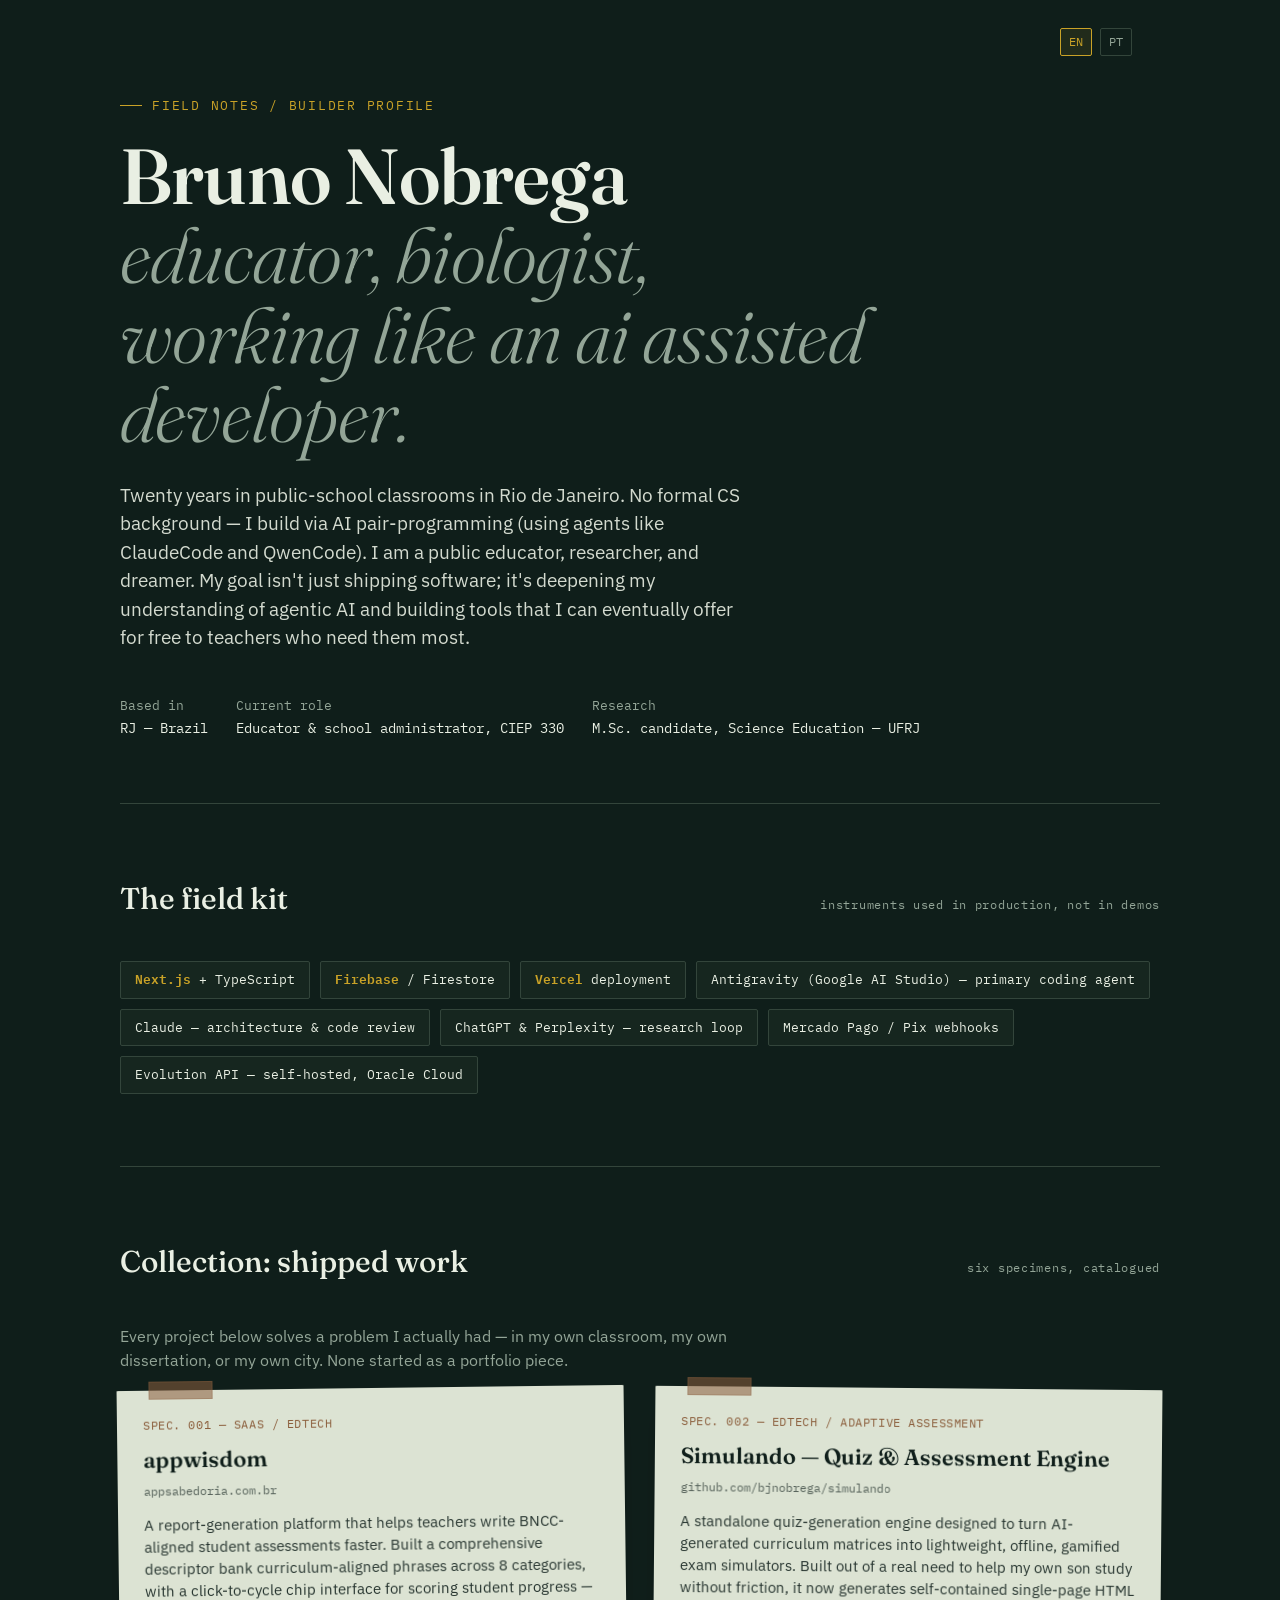
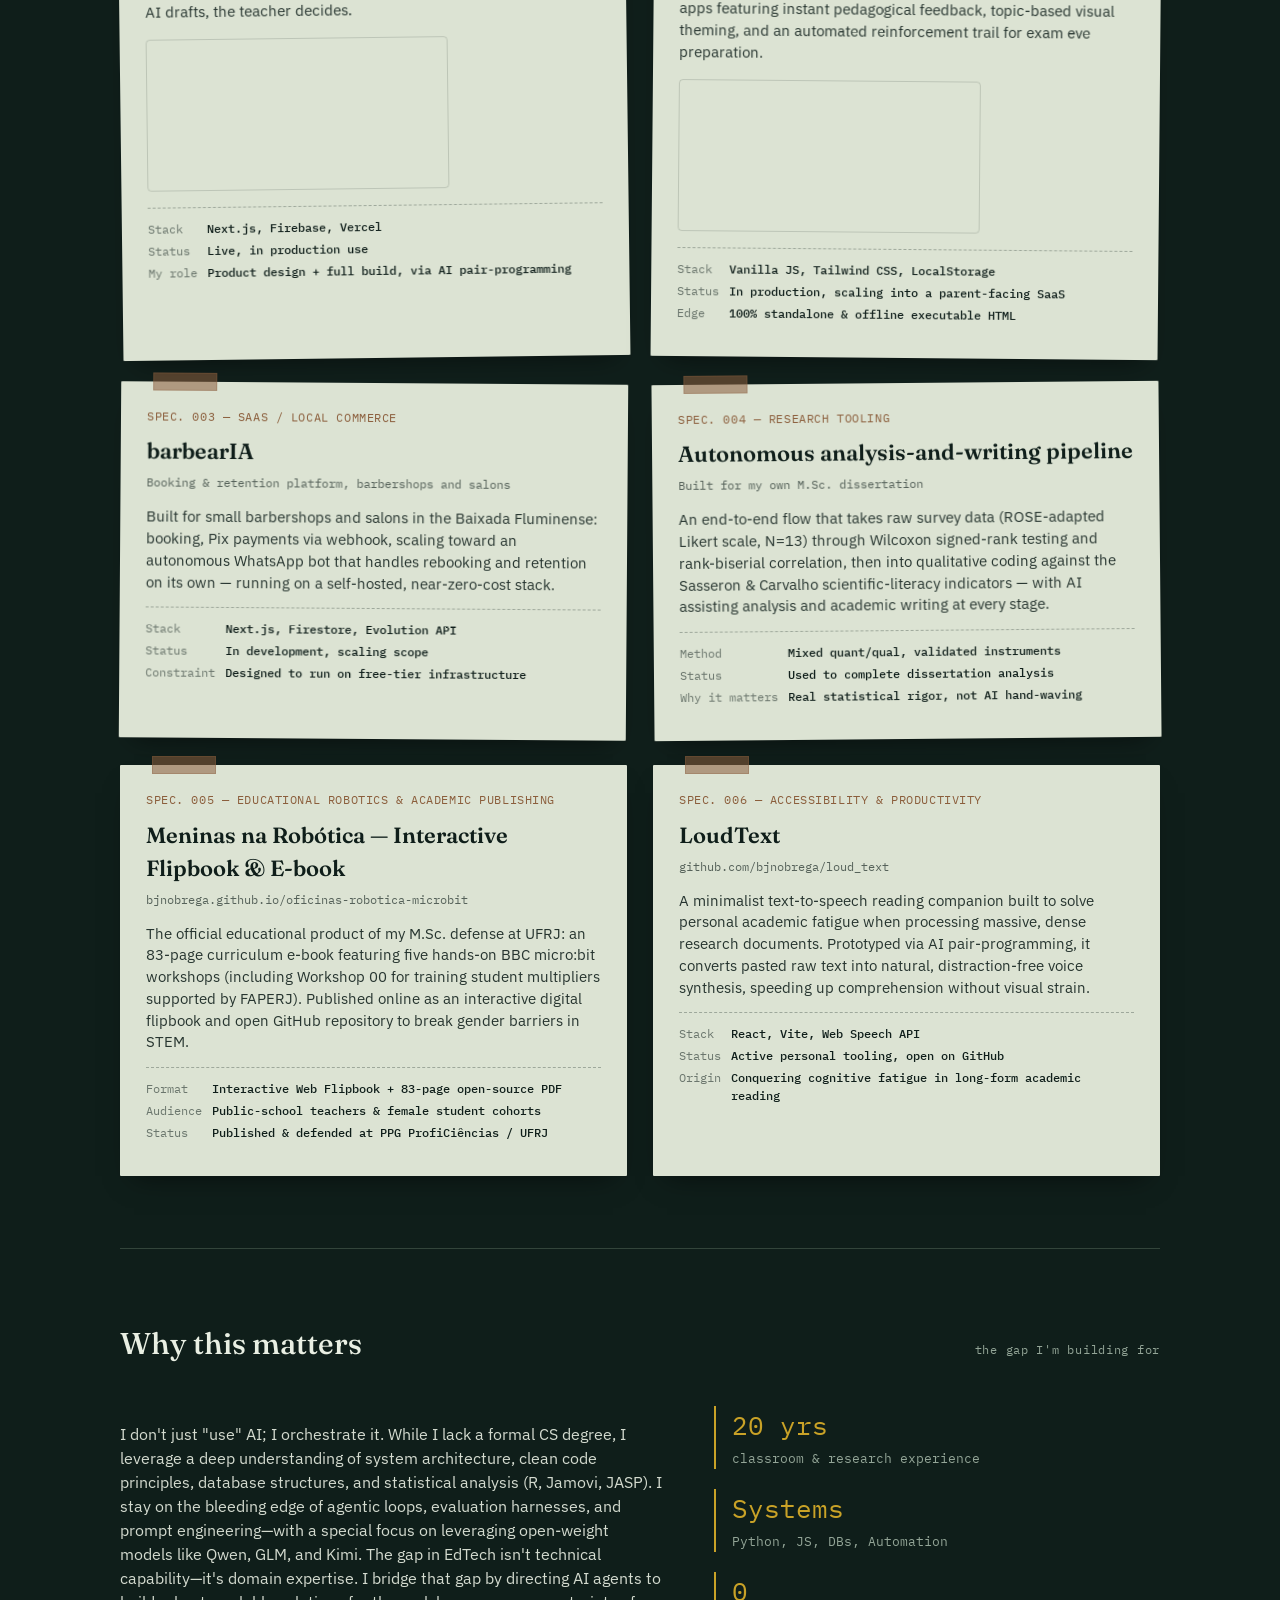
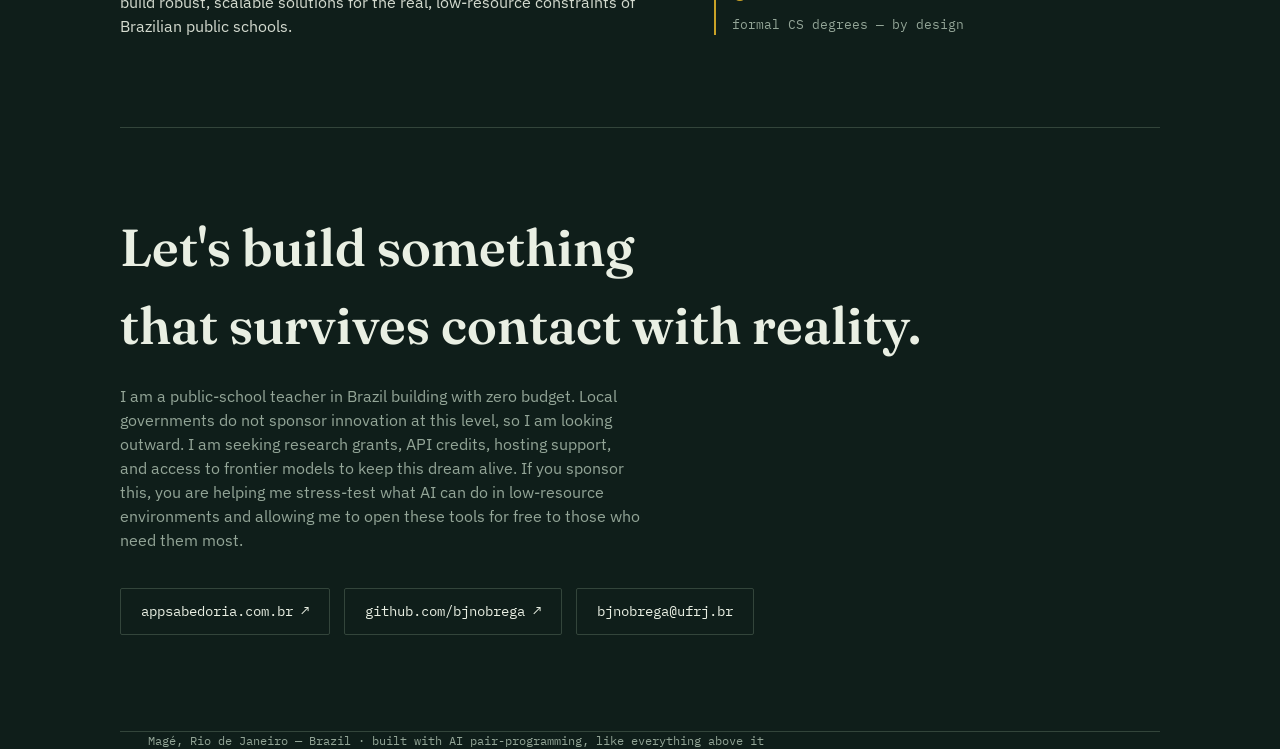
==== index.html @ 2d1525a9 "feat: reorganiza cards com Provinha ao lado do SabedorIA e videos mp4 pt/en" ====
<!DOCTYPE html>
<html lang="en">
<head>
<meta charset="UTF-8">
<meta name="viewport" content="width=device-width, initial-scale=1.0">
<title>Bruno Nobrega — Field Notes on Building with AI</title>

<!-- Meta tags adicionadas conforme item 4 -->
<meta name="description" content="Bruno Nobrega — biologist and public-school educator building AI-assisted EdTech products in Brazil.">
<meta property="og:title" content="Bruno Nobrega — Field Notes on Building with AI">
<meta property="og:description" content="Biologist and public-school educator building AI-assisted EdTech products in Brazil.">
<meta property="og:type" content="website">
<meta name="twitter:card" content="summary">

<!-- Favicon SVG adicionado conforme item 3 -->
<link rel="icon" href="data:image/svg+xml,<svg xmlns=%22http://www.w3.org/2000/svg%22 viewBox=%220 0 100 100%22><rect width=%22100%22 height=%22100%22 fill=%22%230F1E1A%22/><text x=%2250%22 y=%2268%22 font-size=%2260%22 text-anchor=%22middle%22 fill=%22%23C9A227%22>%C2%A7</text></svg>">

<link rel="preconnect" href="https://fonts.googleapis.com">
<link rel="preconnect" href="https://fonts.gstatic.com" crossorigin>
<link href="https://fonts.googleapis.com/css2?family=Fraunces:opsz,wght@9..144,300;9..144,500;9..144,600;9..144,700&family=IBM+Plex+Sans:wght@400;500;600&family=IBM+Plex+Mono:wght@400;500;600&display=swap" rel="stylesheet">

<!-- Link para o CSS extraído -->
<link rel="stylesheet" href="style.css">
</head>
<body>

<header class="hero wrap">
  <div class="lang-toggle">
    <a href="index.html" class="active">EN</a>
    <a href="pt.html">PT</a>
  </div>
  <div class="eyebrow">Field notes / builder profile</div>
  <h1>Bruno Nobrega<br><em>educator, biologist,<br>working like an ai assisted developer.</em></h1>
  <p class="lead">Twenty years in public-school classrooms in Rio de Janeiro. No formal CS background — I build via AI pair-programming (using agents like ClaudeCode and QwenCode). I am a public educator, researcher, and dreamer. My goal isn't just shipping software; it's deepening my understanding of agentic AI and building tools that I can eventually offer for free to teachers who need them most.</p>
  <div class="hero-meta">
    <div>Based in<span>RJ — Brazil</span></div>
    <div>Current role<span>Educator &amp; school administrator, CIEP 330</span></div>
    <div>Research<span>M.Sc. candidate, Science Education — UFRJ</span></div>
  </div>
</header>

<section class="section wrap">
  <div class="section-head">
    <h2>The field kit</h2>
    <span class="tag">instruments used in production, not in demos</span>
  </div>
  <div class="kit-strip">
    <span class="kit-item"><b>Next.js</b> + TypeScript</span>
    <span class="kit-item"><b>Firebase</b> / Firestore</span>
    <span class="kit-item"><b>Vercel</b> deployment</span>
    <span class="kit-item">Antigravity (Google AI Studio) — primary coding agent</span>
    <span class="kit-item">Claude — architecture &amp; code review</span>
    <span class="kit-item">ChatGPT &amp; Perplexity — research loop</span>
    <span class="kit-item">Mercado Pago / Pix webhooks</span>
    <span class="kit-item">Evolution API — self-hosted, Oracle Cloud</span>
  </div>
</section>

<section class="section wrap">
  <div class="section-head">
    <h2>Collection: shipped work</h2>
    <span class="tag">six specimens, catalogued</span>
  </div>
  <p class="intro">Every project below solves a problem I actually had — in my own classroom, my own dissertation, or my own city. None started as a portfolio piece.</p>

  <div class="specimens">
    <article class="specimen">
      <span class="tape"></span>
      <span class="catalog">SPEC. 001 — SAAS / EDTECH</span>
      <h3>appwisdom</h3>
      <div class="role">appsabedoria.com.br</div>
      <p>A report-generation platform that helps teachers write BNCC-aligned student assessments faster. Built a comprehensive descriptor bank curriculum-aligned phrases across 8 categories, with a click-to-cycle chip interface for scoring student progress — AI drafts, the teacher decides.</p>
      <video src="assets/demo_wisdom.mp4" autoplay loop muted playsinline class="specimen-media"></video>
      <dl class="taxonomy">
        <dt>Stack</dt><dd>Next.js, Firebase, Vercel</dd>
        <dt>Status</dt><dd>Live, in production use</dd>
        <dt>My role</dt><dd>Product design + full build, via AI pair-programming</dd>
      </dl>
    </article>

    <article class="specimen">
      <span class="tape"></span>
      <span class="catalog">SPEC. 002 — EDTECH / ADAPTIVE ASSESSMENT</span>
      <h3>Simulando — Quiz &amp; Assessment Engine</h3>
      <div class="role">github.com/bjnobrega/simulando</div>
      <p>A standalone quiz-generation engine designed to turn AI-generated curriculum matrices into lightweight, offline, gamified exam simulators. Built out of a real need to help my own son study without friction, it now generates self-contained single-page HTML apps featuring instant pedagogical feedback, topic-based visual theming, and an automated reinforcement trail for exam eve preparation.</p>
      <video src="assets/demo_quiz.mp4" autoplay loop muted playsinline class="specimen-media"></video>
      <dl class="taxonomy">
        <dt>Stack</dt><dd>Vanilla JS, Tailwind CSS, LocalStorage</dd>
        <dt>Status</dt><dd>In production, scaling into a parent-facing SaaS</dd>
        <dt>Edge</dt><dd>100% standalone &amp; offline executable HTML</dd>
      </dl>
    </article>

    <article class="specimen">
      <span class="tape"></span>
      <span class="catalog">SPEC. 003 — SAAS / LOCAL COMMERCE</span>
      <h3>barbearIA</h3>
      <div class="role">Booking &amp; retention platform, barbershops and salons</div>
      <p>Built for small barbershops and salons in the Baixada Fluminense: booking, Pix payments via webhook, scaling toward an autonomous WhatsApp bot that handles rebooking and retention on its own — running on a self-hosted, near-zero-cost stack.</p>
      <dl class="taxonomy">
        <dt>Stack</dt><dd>Next.js, Firestore, Evolution API</dd>
        <dt>Status</dt><dd>In development, scaling scope</dd>
        <dt>Constraint</dt><dd>Designed to run on free-tier infrastructure</dd>
      </dl>
    </article>

    <article class="specimen">
      <span class="tape"></span>
      <span class="catalog">SPEC. 004 — RESEARCH TOOLING</span>
      <h3>Autonomous analysis-and-writing pipeline</h3>
      <div class="role">Built for my own M.Sc. dissertation</div>
      <p>An end-to-end flow that takes raw survey data (ROSE-adapted Likert scale, N=13) through Wilcoxon signed-rank testing and rank-biserial correlation, then into qualitative coding against the Sasseron &amp; Carvalho scientific-literacy indicators — with AI assisting analysis and academic writing at every stage.</p>
      <dl class="taxonomy">
        <dt>Method</dt><dd>Mixed quant/qual, validated instruments</dd>
        <dt>Status</dt><dd>Used to complete dissertation analysis</dd>
        <dt>Why it matters</dt><dd>Real statistical rigor, not AI hand-waving</dd>
      </dl>
    </article>

    <article class="specimen">
      <span class="tape"></span>
      <span class="catalog">SPEC. 005 — EDUCATIONAL ROBOTICS &amp; ACADEMIC PUBLISHING</span>
      <h3>Meninas na Robótica — Interactive Flipbook &amp; E-book</h3>
      <div class="role">bjnobrega.github.io/oficinas-robotica-microbit</div>
      <p>The official educational product of my M.Sc. defense at UFRJ: an 83-page curriculum e-book featuring five hands-on BBC micro:bit workshops (including Workshop 00 for training student multipliers supported by FAPERJ). Published online as an interactive digital flipbook and open GitHub repository to break gender barriers in STEM.</p>
      <dl class="taxonomy">
        <dt>Format</dt><dd>Interactive Web Flipbook + 83-page open-source PDF</dd>
        <dt>Audience</dt><dd>Public-school teachers &amp; female student cohorts</dd>
        <dt>Status</dt><dd>Published &amp; defended at PPG ProfiCiências / UFRJ</dd>
      </dl>
    </article>

    <article class="specimen">
      <span class="tape"></span>
      <span class="catalog">SPEC. 006 — ACCESSIBILITY &amp; PRODUCTIVITY</span>
      <h3>LoudText</h3>
      <div class="role">github.com/bjnobrega/loud_text</div>
      <p>A minimalist text-to-speech reading companion built to solve personal academic fatigue when processing massive, dense research documents. Prototyped via AI pair-programming, it converts pasted raw text into natural, distraction-free voice synthesis, speeding up comprehension without visual strain.</p>
      <dl class="taxonomy">
        <dt>Stack</dt><dd>React, Vite, Web Speech API</dd>
        <dt>Status</dt><dd>Active personal tooling, open on GitHub</dd>
        <dt>Origin</dt><dd>Conquering cognitive fatigue in long-form academic reading</dd>
      </dl>
    </article>
  </div>
</section>

<section class="section wrap">
  <div class="section-head">
    <h2>Why this matters</h2>
    <span class="tag">the gap I'm building for</span>
  </div>
  <div class="about-grid">
    <p>I don't just "use" AI; I orchestrate it. While I lack a formal CS degree, I leverage a deep understanding of system architecture, clean code principles, database structures, and statistical analysis (R, Jamovi, JASP). I stay on the bleeding edge of agentic loops, evaluation harnesses, and prompt engineering—with a special focus on leveraging open-weight models like Qwen, GLM, and Kimi. The gap in EdTech isn't technical capability—it's domain expertise. I bridge that gap by directing AI agents to build robust, scalable solutions for the real, low-resource constraints of Brazilian public schools.</p>
    <div>
      <div class="stat-block"><span class="num">20 yrs</span><span class="label">classroom &amp; research experience</span></div>
      <div class="stat-block"><span class="num">Systems</span><span class="label">Python, JS, DBs, Automation</span></div>
      <div class="stat-block"><span class="num">0</span><span class="label">formal CS degrees — by design</span></div>
    </div>
  </div>
</section>

<section class="contact wrap">
  <h2>Let's build something<br>that survives contact with reality.</h2>
  <p>I am a public-school teacher in Brazil building with zero budget. Local governments do not sponsor innovation at this level, so I am looking outward. I am seeking research grants, API credits, hosting support, and access to frontier models to keep this dream alive. If you sponsor this, you are helping me stress-test what AI can do in low-resource environments and allowing me to open these tools for free to those who need them most.</p>
  <div class="links">
    <a href="https://appsabedoria.com.br" target="_blank" rel="noopener">appsabedoria.com.br ↗</a>
    <a href="https://github.com/bjnobrega" target="_blank" rel="noopener">github.com/bjnobrega ↗</a>
    <a href="mailto:bjnobrega@ufrj.br">bjnobrega@ufrj.br</a>
  </div>
</section>

<footer class="wrap">
  Magé, Rio de Janeiro — Brazil · built with AI pair-programming, like everything above it
</footer>

</body>
</html>
---- style.css ----
:root{
  --ink:#0F1E1A;
  --ink-soft:#16261F;
  --paper:#DCE3D3;
  --paper-dim:#C7D0BB;
  --text-on-dark:#E9EFE3;
  --text-muted:#93A597;
  --ochre:#C9A227;
  --rust:#8B5E3C;
  --line:#33453B;
}
*{box-sizing:border-box;}
html{scroll-behavior:smooth;}
@media (prefers-reduced-motion: reduce){
  html{scroll-behavior:auto;}
  *{animation-duration:0.01ms !important; animation-iteration-count:1 !important; transition-duration:0.01ms !important;}
}
body{
  margin:0;
  background:var(--ink);
  color:var(--text-on-dark);
  font-family:'IBM Plex Sans', sans-serif;
  line-height:1.5;
  -webkit-font-smoothing:antialiased;
}
a{color:inherit;}
::selection{background:var(--ochre); color:var(--ink);}

.wrap{max-width:1040px; margin:0 auto; padding:0 28px;}

/* ---------- HERO ---------- */
header.hero{
  padding:96px 0 64px;
  border-bottom:1px solid var(--line);
  position:relative;
  overflow:hidden;
}
.eyebrow{
  font-family:'IBM Plex Mono', monospace;
  font-size:12.5px;
  letter-spacing:0.14em;
  text-transform:uppercase;
  color:var(--ochre);
  margin-bottom:22px;
  display:flex;
  align-items:center;
  gap:10px;
}
.eyebrow::before{
  content:"";
  width:22px; height:1px;
  background:var(--ochre);
  display:inline-block;
}
h1{
  font-family:'Fraunces', serif;
  font-weight:600;
  font-size:clamp(40px, 7vw, 78px);
  line-height:1.02;
  margin:0 0 26px;
  letter-spacing:-0.01em;
}
h1 em{
  font-style:italic;
  font-weight:300;
  color:var(--text-muted);
}
.hero p.lead{
  font-size:19px;
  max-width:620px;
  color:var(--text-on-dark);
  opacity:0.9;
}
.hero-meta{
  display:flex;
  flex-wrap:wrap;
  gap:28px;
  margin-top:44px;
  font-family:'IBM Plex Mono', monospace;
  font-size:13px;
  color:var(--text-muted);
}
.hero-meta div span{display:block; color:var(--text-on-dark); font-size:14px; margin-top:3px;}

/* ---------- SECTION LABELS ---------- */
.section{padding:72px 0; border-bottom:1px solid var(--line);}
.section:last-of-type{border-bottom:none;}
.section-head{
  display:flex;
  align-items:baseline;
  justify-content:space-between;
  margin-bottom:40px;
  gap:16px;
  flex-wrap:wrap;
}
.section-head h2{
  font-family:'Fraunces', serif;
  font-weight:500;
  font-size:30px;
  margin:0;
}
.section-head .tag{
  font-family:'IBM Plex Mono', monospace;
  font-size:12px;
  color:var(--text-muted);
  letter-spacing:0.06em;
}
.section p.intro{max-width:620px; color:var(--text-muted); font-size:16px;}

/* ---------- FIELD KIT (tools strip) ---------- */
.kit-strip{
  display:flex;
  flex-wrap:wrap;
  gap:10px;
}
.kit-item{
  font-family:'IBM Plex Mono', monospace;
  font-size:13px;
  border:1px solid var(--line);
  padding:8px 14px;
  border-radius:2px;
  color:var(--text-on-dark);
  background:var(--ink-soft);
}
.kit-item b{color:var(--ochre); font-weight:600;}

/* ---------- SPECIMEN GRID (signature element) ---------- */
.specimens{
  display:grid;
  grid-template-columns:repeat(2, 1fr);
  gap:26px;
}
@media (max-width:720px){ .specimens{grid-template-columns:1fr;} }

.specimen{
  background:var(--paper);
  color:var(--ink);
  border-radius:1px;
  padding:26px 26px 22px;
  position:relative;
  transform:rotate(var(--tilt, -0.6deg));
  box-shadow:0 14px 26px -14px rgba(0,0,0,0.55);
  opacity:0;
  transform-origin:center;
  animation:mount 0.6s ease forwards;
}
.specimen:nth-child(1){--tilt:-0.7deg; animation-delay:0.02s;}
.specimen:nth-child(2){--tilt:0.5deg; animation-delay:0.10s;}
.specimen:nth-child(3){--tilt:0.4deg; animation-delay:0.18s;}
.specimen:nth-child(4){--tilt:-0.5deg; animation-delay:0.26s;}
@keyframes mount{
  from{opacity:0; transform:translateY(10px) rotate(var(--tilt));}
  to{opacity:1; transform:translateY(0) rotate(var(--tilt));}
}
.specimen:hover{transform:rotate(0deg); transition:transform 0.35s ease;}

.specimen .tape{
  position:absolute;
  top:-9px; left:32px;
  width:64px; height:18px;
  background:rgba(139,94,60,0.55);
  border:1px solid rgba(139,94,60,0.3);
}
.catalog{
  font-family:'IBM Plex Mono', monospace;
  font-size:11.5px;
  letter-spacing:0.05em;
  color:var(--rust);
  margin-bottom:10px;
  display:block;
}
.specimen h3{
  font-family:'Fraunces', serif;
  font-weight:600;
  font-size:22px;
  margin:0 0 6px;
}
.specimen .role{
  font-family:'IBM Plex Mono', monospace;
  font-size:12px;
  color:var(--ink);
  opacity:0.65;
  margin-bottom:14px;
}
.specimen p{font-size:14.5px; margin:0 0 14px; opacity:0.88;}
.taxonomy{
  display:grid;
  grid-template-columns:auto 1fr;
  gap:4px 10px;
  font-family:'IBM Plex Mono', monospace;
  font-size:12px;
  border-top:1px dashed rgba(15,30,26,0.3);
  padding-top:12px;
}
.taxonomy dt{opacity:0.55;}
.taxonomy dd{margin:0; font-weight:500;}

/* ---------- ABOUT ---------- */
.about-grid{
  display:grid;
  grid-template-columns:1.1fr 0.9fr;
  gap:48px;
}
@media (max-width:720px){ .about-grid{grid-template-columns:1fr;} }
.about-grid p{color:var(--text-on-dark); opacity:0.9; font-size:16px;}
.stat-block{
  font-family:'IBM Plex Mono', monospace;
  border-left:2px solid var(--ochre);
  padding-left:16px;
  margin-bottom:20px;
}
.stat-block .num{font-size:26px; color:var(--ochre); display:block;}
.stat-block .label{font-size:12.5px; color:var(--text-muted);}

/* ---------- CONTACT ---------- */
.contact{padding:80px 0 96px;}
.contact h2{
  font-family:'Fraunces', serif;
  font-weight:600;
  font-size:clamp(32px, 5vw, 52px);
  margin:0 0 20px;
}
.contact p{color:var(--text-muted); max-width:520px; margin-bottom:36px;}
.links{display:flex; flex-wrap:wrap; gap:14px;}
.links a{
  font-family:'IBM Plex Mono', monospace;
  font-size:14px;
  border:1px solid var(--line);
  padding:12px 20px;
  border-radius:2px;
  text-decoration:none;
  display:inline-flex;
  align-items:center;
  gap:8px;
  transition:border-color 0.2s ease, color 0.2s ease;
}
.links a:hover, .links a:focus-visible{
  border-color:var(--ochre);
  color:var(--ochre);
}
a:focus-visible, button:focus-visible{outline:2px solid var(--ochre); outline-offset:3px;}

/* ---------- MEDIA & I18N ---------- */
.lang-toggle{
  position:absolute;
  top:28px;
  right:28px;
  display:flex;
  gap:8px;
  font-family:'IBM Plex Mono', monospace;
  font-size:12px;
}
.lang-toggle a{
  text-decoration:none;
  padding:4px 8px;
  border:1px solid var(--line);
  color:var(--text-muted);
  border-radius:2px;
  transition:all 0.2s ease;
}
.lang-toggle a.active{
  border-color:var(--ochre);
  color:var(--ochre);
  background:rgba(201, 162, 39, 0.1);
}
.lang-toggle a:hover:not(.active){
  border-color:var(--text-on-dark);
  color:var(--text-on-dark);
}
.specimen-media{
  max-width:100%;
  height:auto;
  border-radius:4px;
  border:1px solid rgba(15,30,26,0.15);
  margin:16px 0 16px;
  display:block;
}

footer{
  padding:28px 0;
  font-family:'IBM Plex Mono', monospace;
  font-size:11.5px;
  color:var(--text-muted);
  border-top:1px solid var(--line);
}
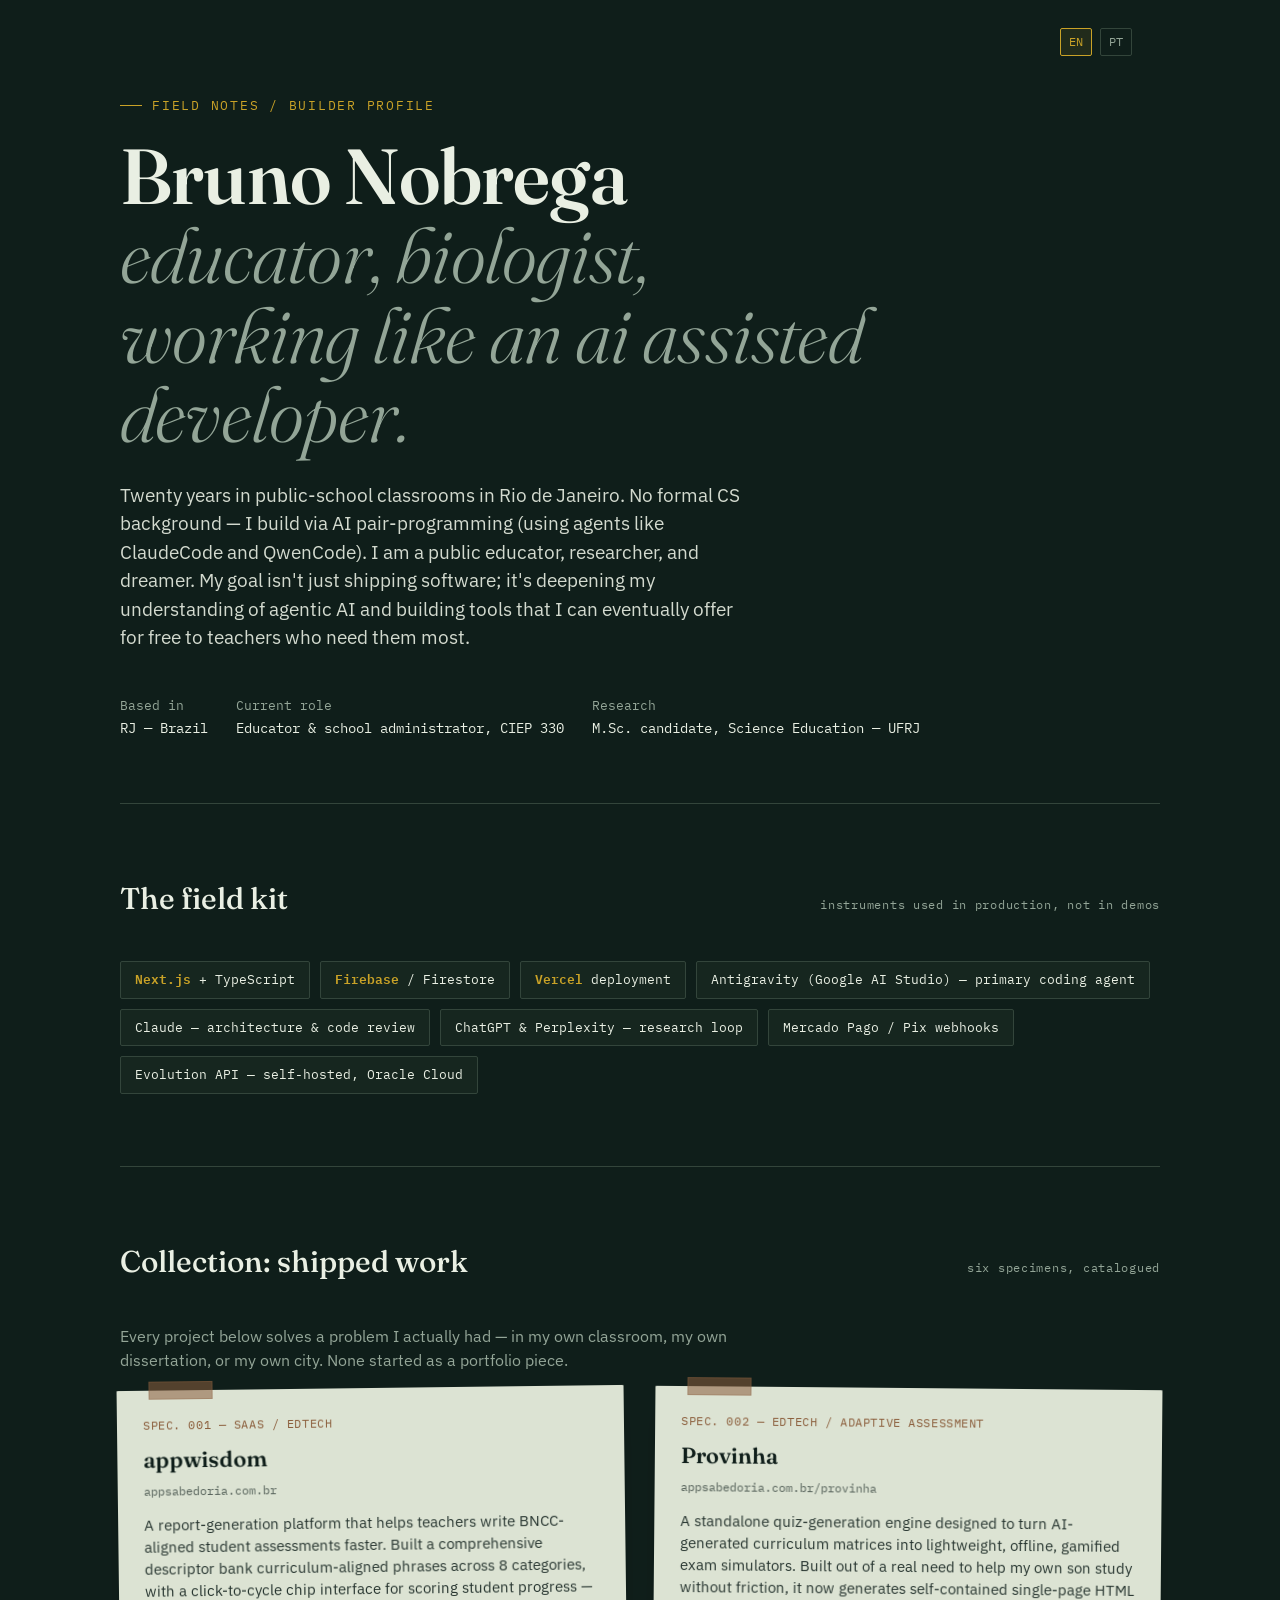
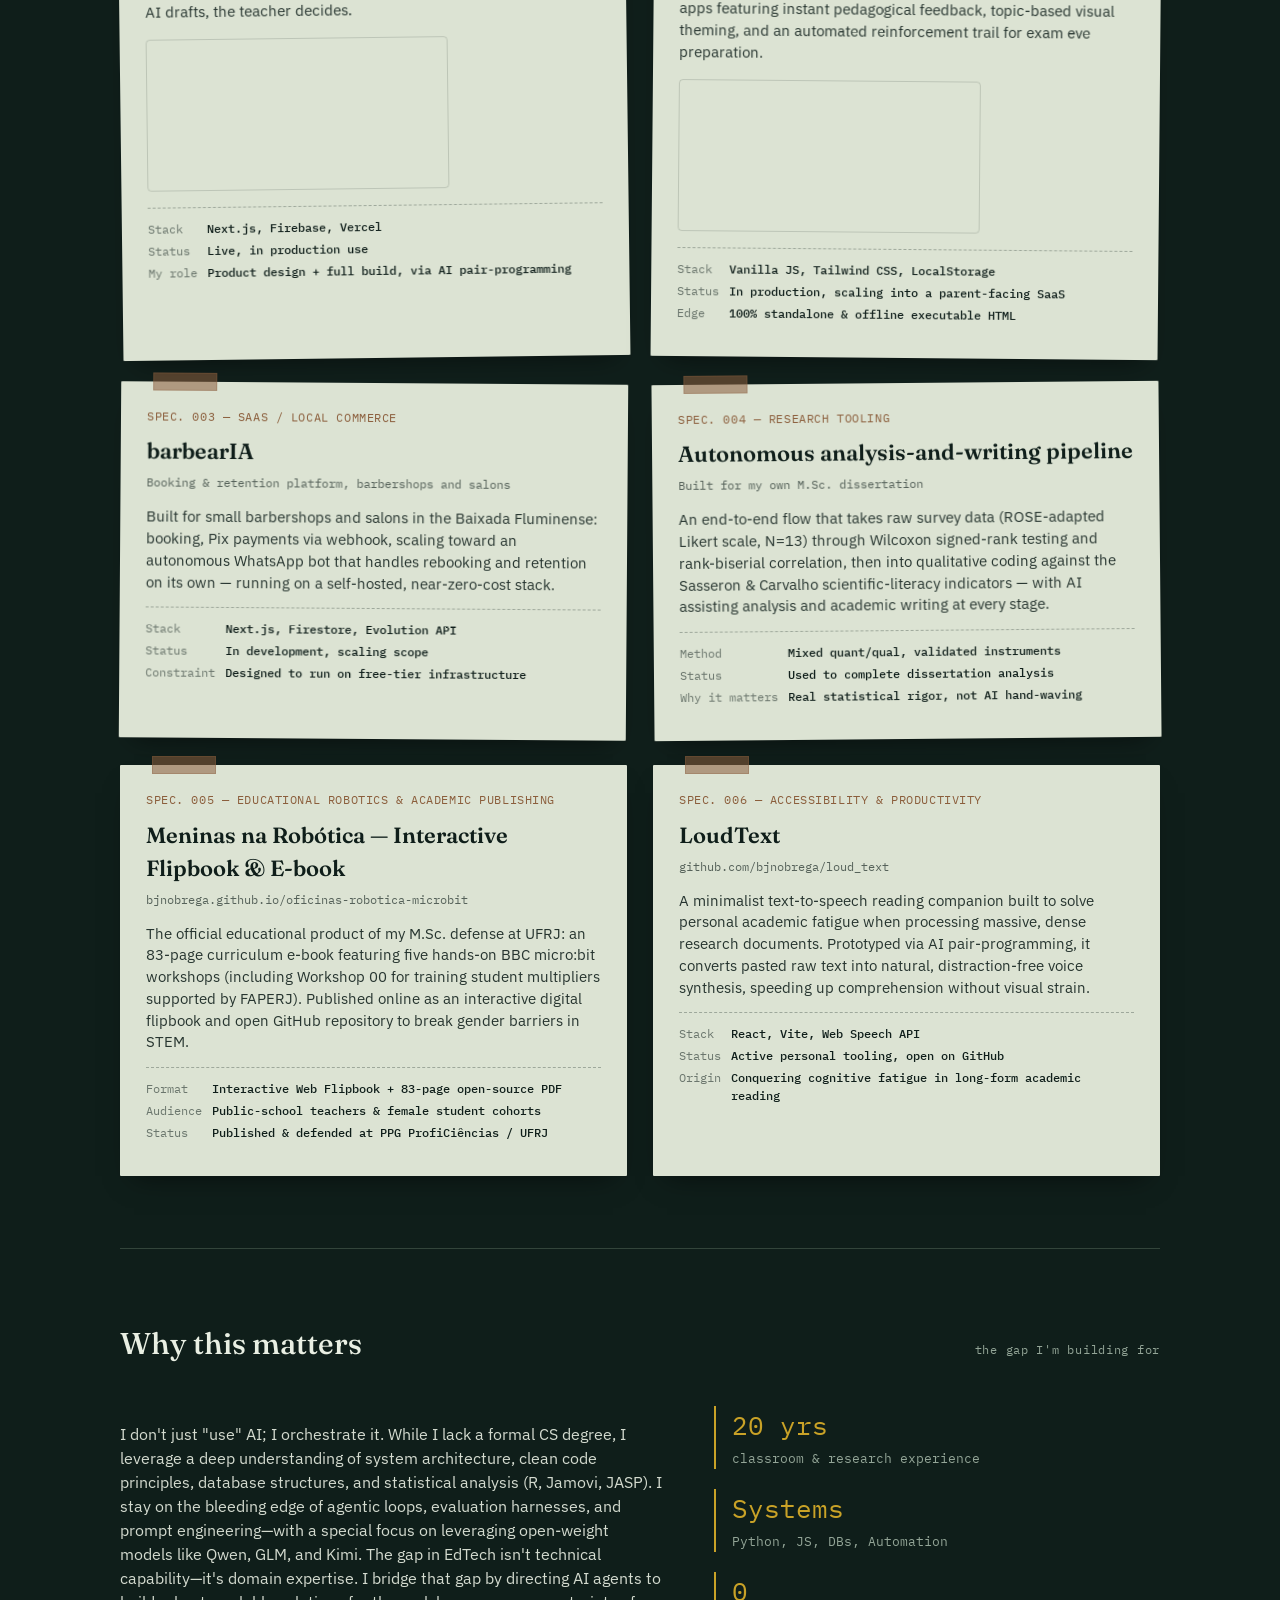
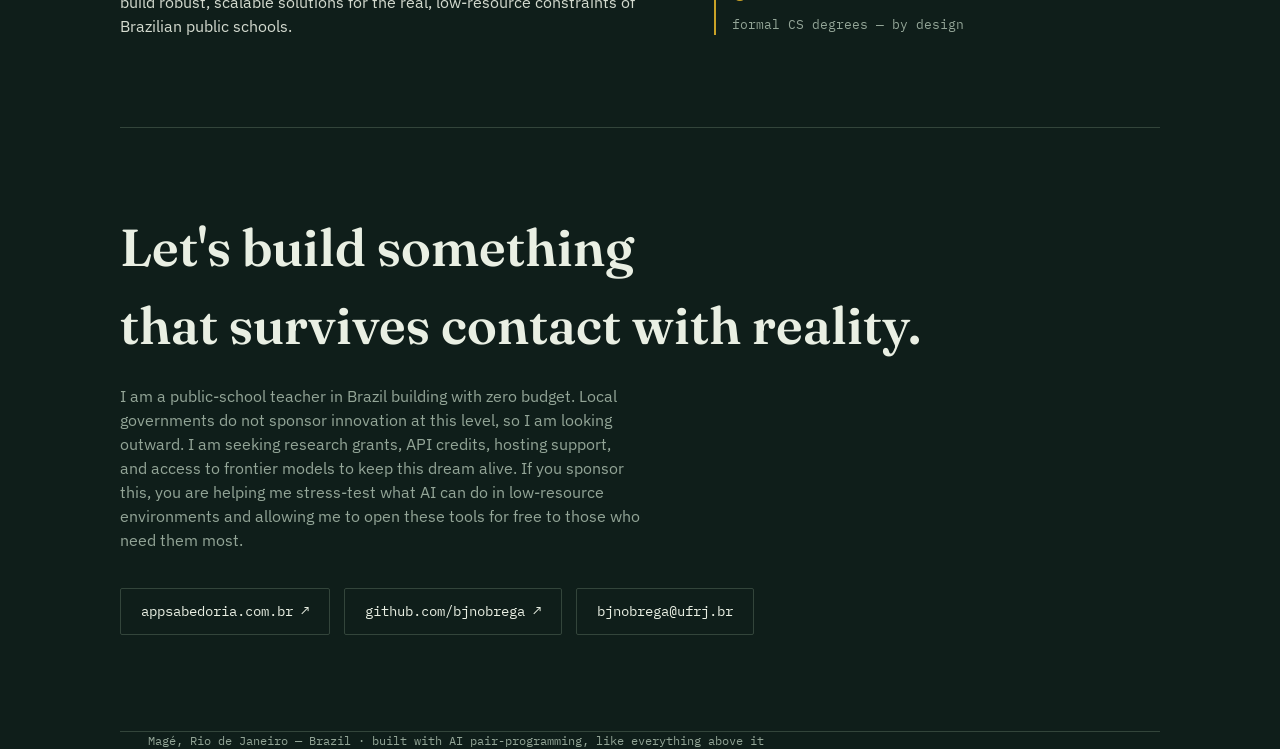
==== commit d30d5017: "chore: renomeia Simulando para Provinha e atualiza link para appsabedoria.com.br/provinha" ====
--- a/index.html
+++ b/index.html
@@ -81,8 +81,8 @@
     <article class="specimen">
       <span class="tape"></span>
       <span class="catalog">SPEC. 002 — EDTECH / ADAPTIVE ASSESSMENT</span>
-      <h3>Simulando — Quiz &amp; Assessment Engine</h3>
-      <div class="role">github.com/bjnobrega/simulando</div>
+      <h3>Provinha</h3>
+      <div class="role">appsabedoria.com.br/provinha</div>
       <p>A standalone quiz-generation engine designed to turn AI-generated curriculum matrices into lightweight, offline, gamified exam simulators. Built out of a real need to help my own son study without friction, it now generates self-contained single-page HTML apps featuring instant pedagogical feedback, topic-based visual theming, and an automated reinforcement trail for exam eve preparation.</p>
       <video src="assets/demo_quiz.mp4" autoplay loop muted playsinline class="specimen-media"></video>
       <dl class="taxonomy">
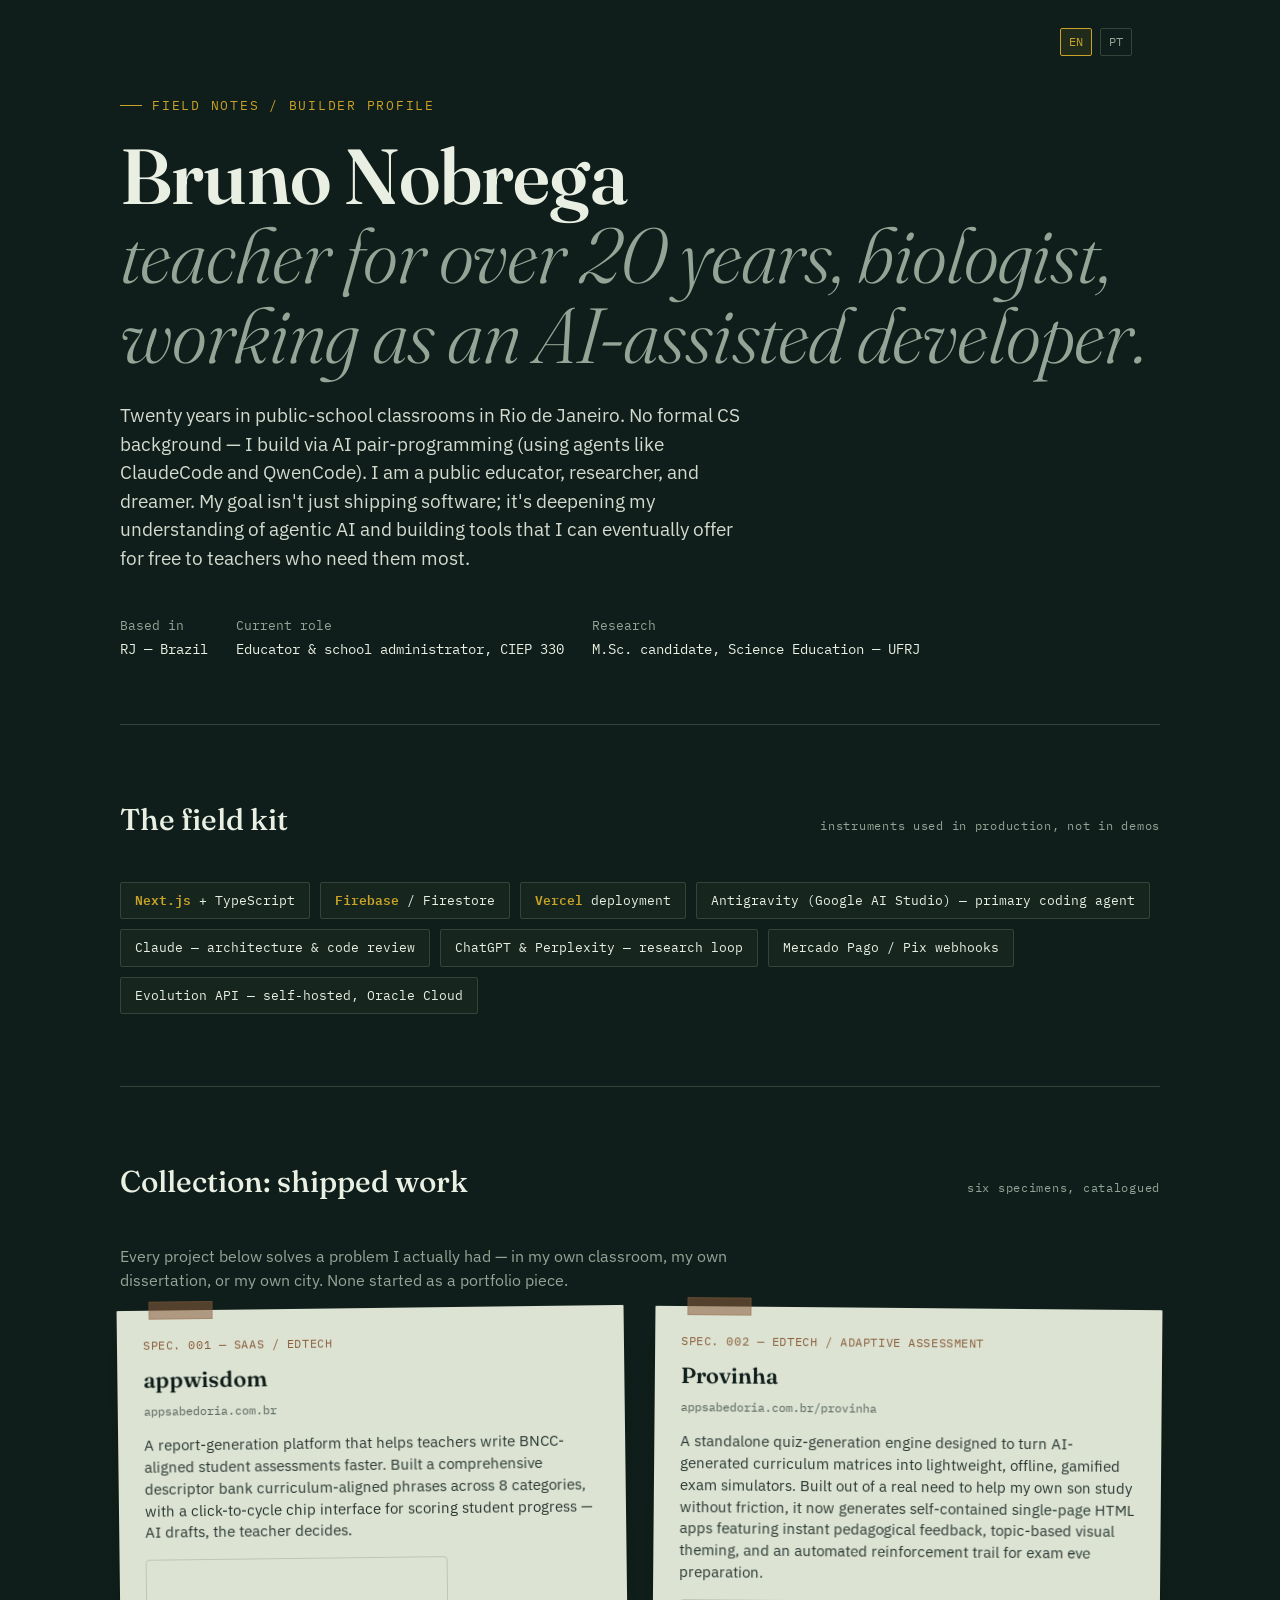
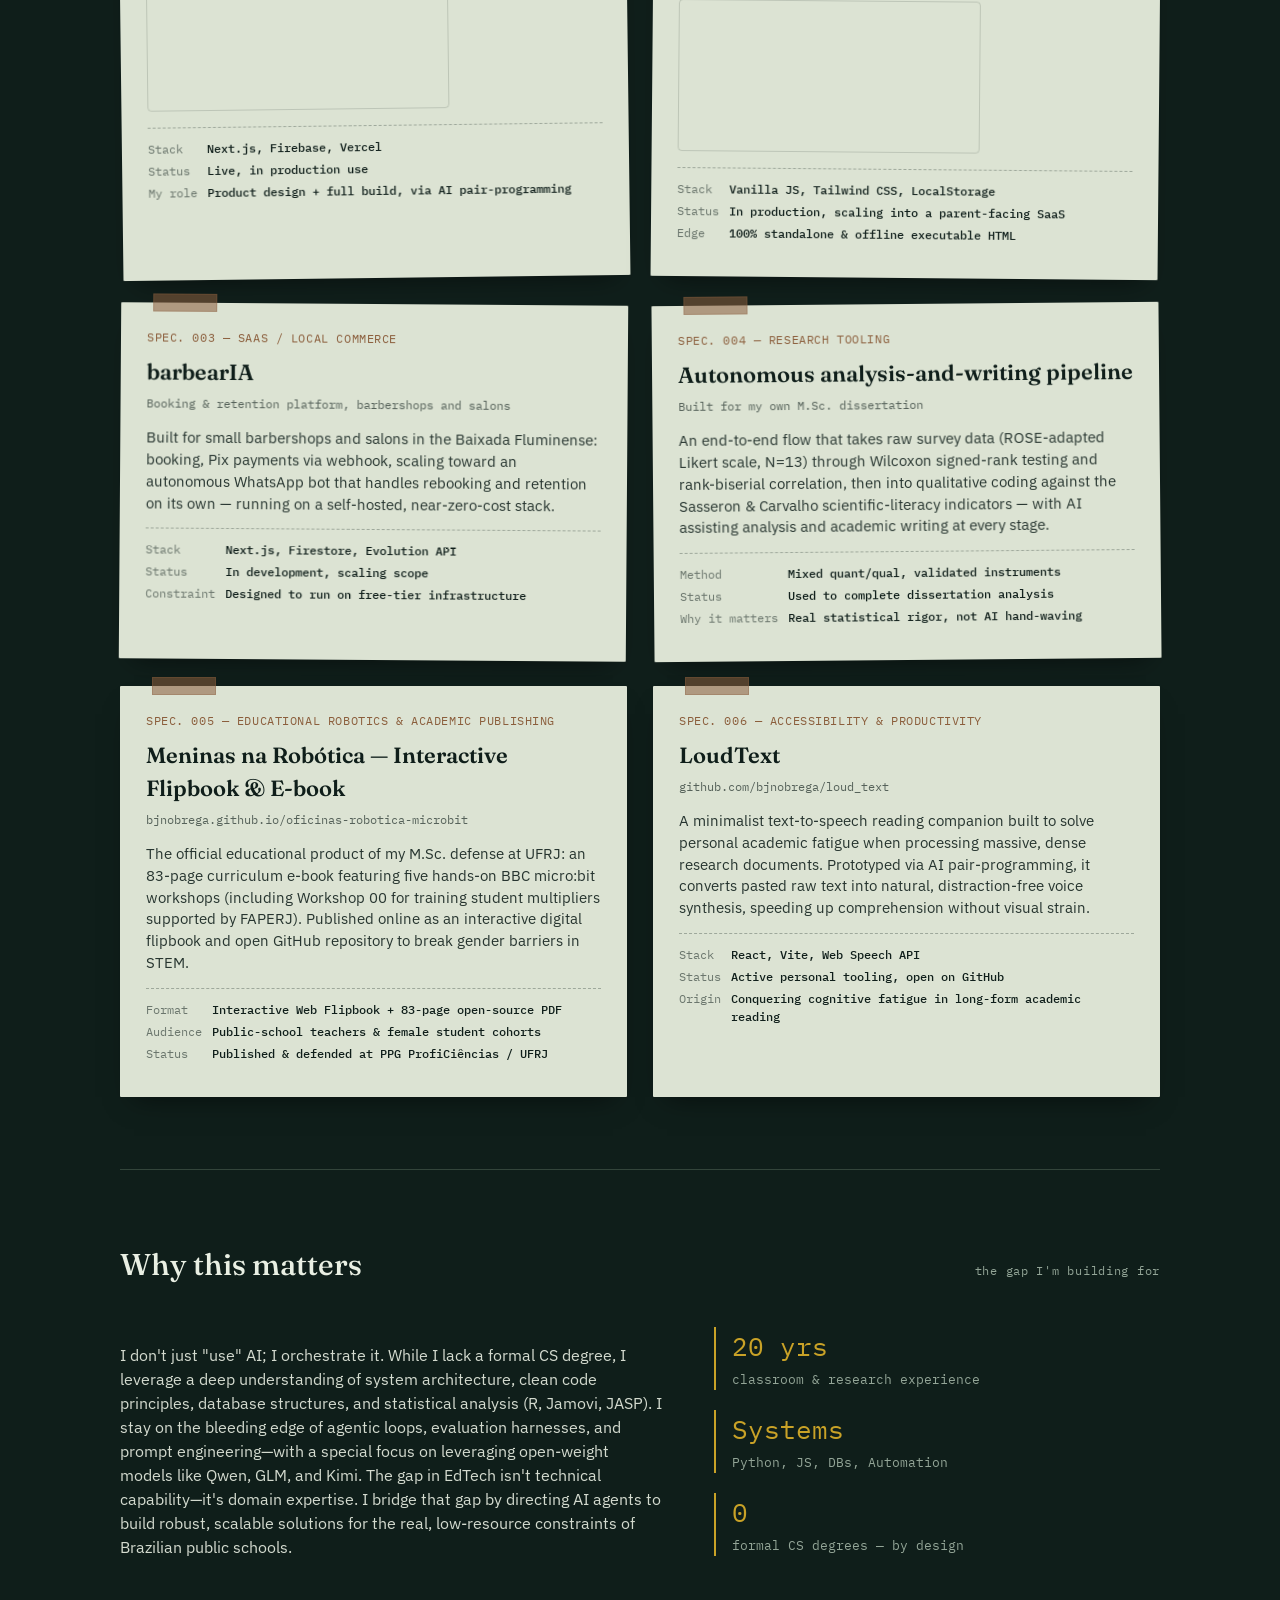
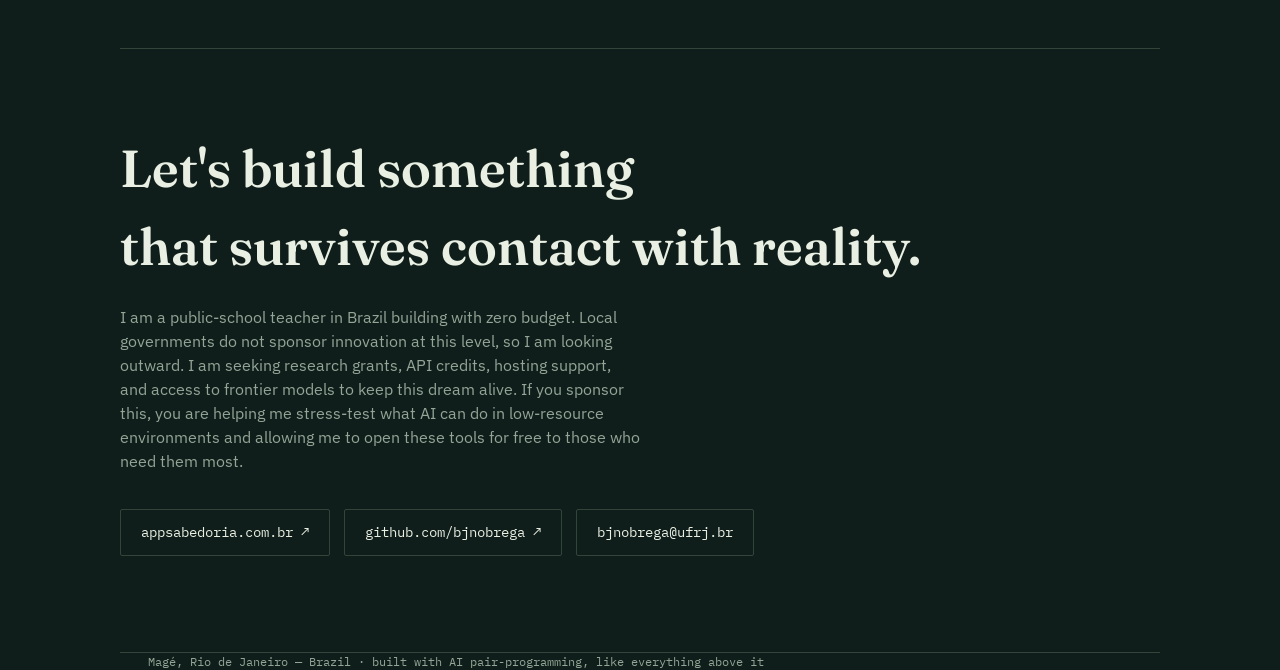
==== commit 3fe13b9e: "copy: ajusta h1 destacando professor ha 20 anos e desenvolvedor assistido por IA" ====
--- a/index.html
+++ b/index.html
@@ -30,7 +30,7 @@
     <a href="pt.html">PT</a>
   </div>
   <div class="eyebrow">Field notes / builder profile</div>
-  <h1>Bruno Nobrega<br><em>educator, biologist,<br>working like an ai assisted developer.</em></h1>
+  <h1>Bruno Nobrega<br><em>teacher for over 20 years, biologist,<br>working as an AI-assisted developer.</em></h1>
   <p class="lead">Twenty years in public-school classrooms in Rio de Janeiro. No formal CS background — I build via AI pair-programming (using agents like ClaudeCode and QwenCode). I am a public educator, researcher, and dreamer. My goal isn't just shipping software; it's deepening my understanding of agentic AI and building tools that I can eventually offer for free to teachers who need them most.</p>
   <div class="hero-meta">
     <div>Based in<span>RJ — Brazil</span></div>
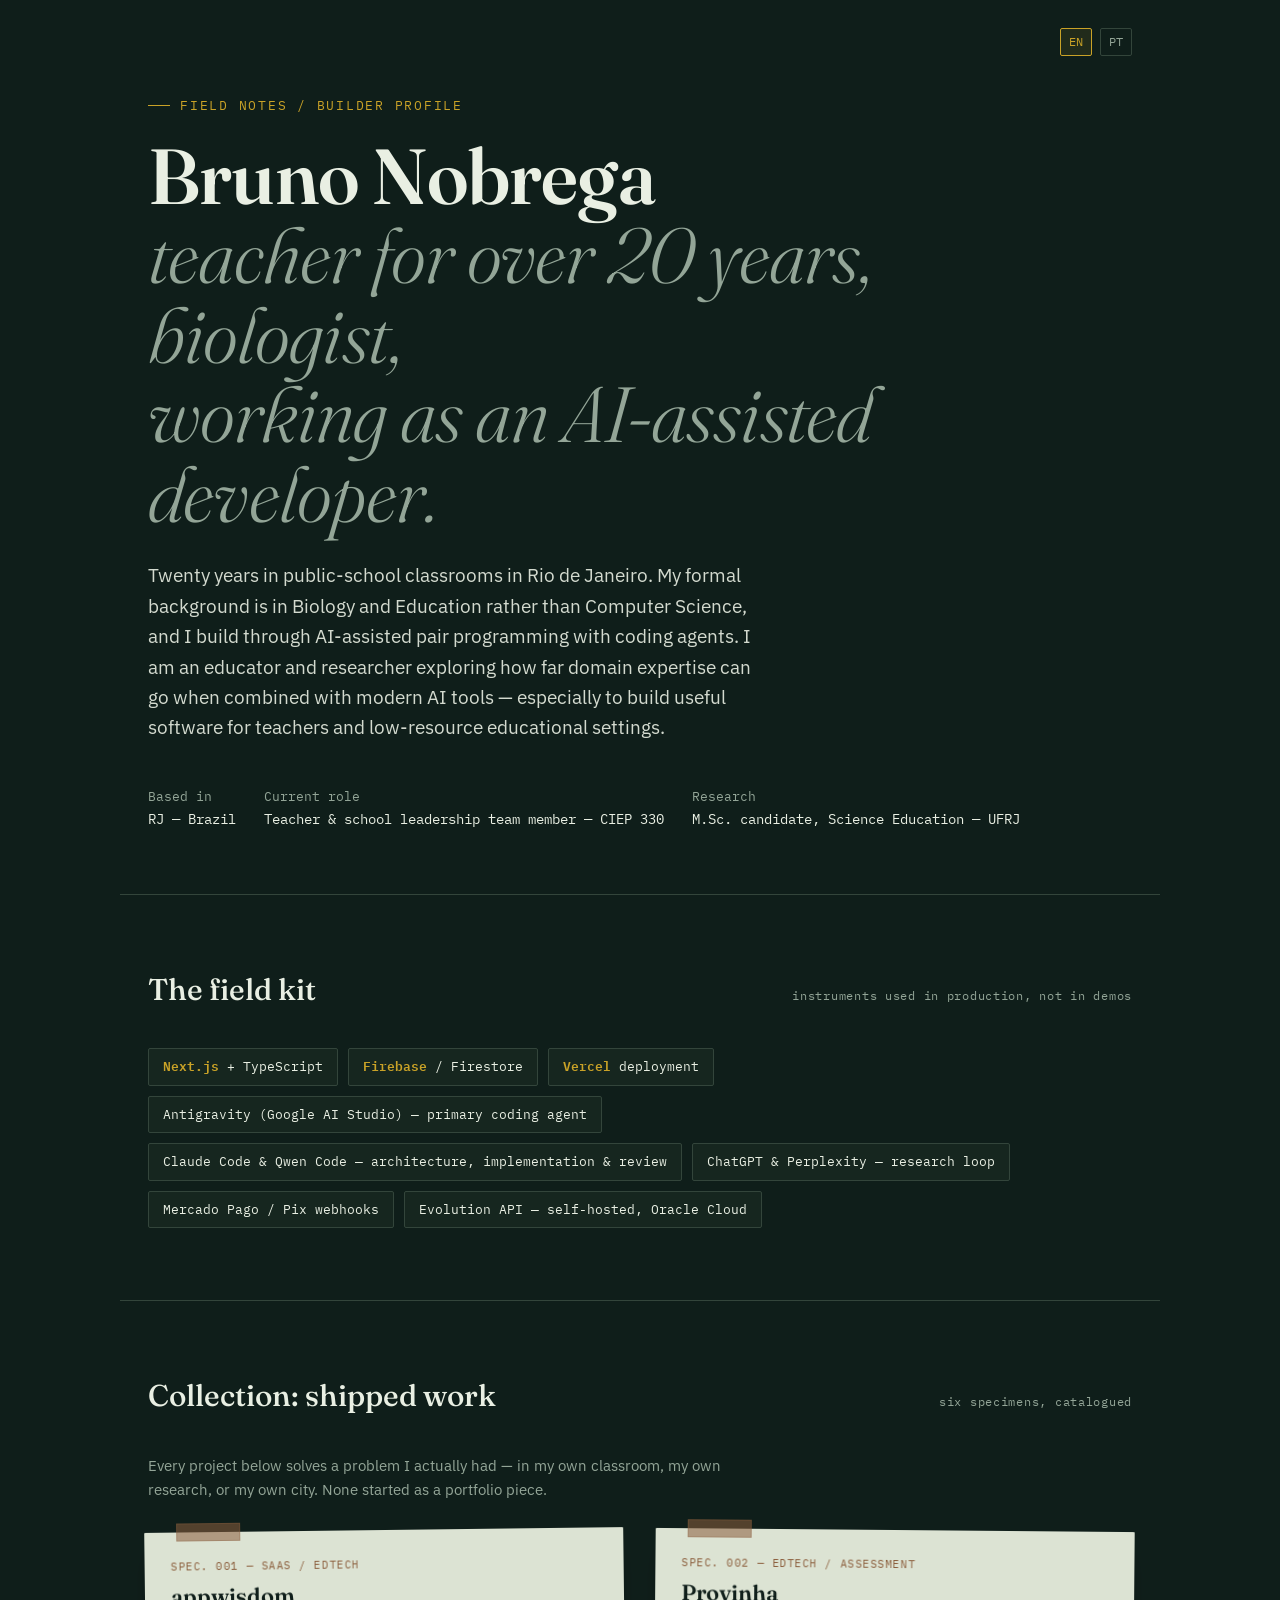
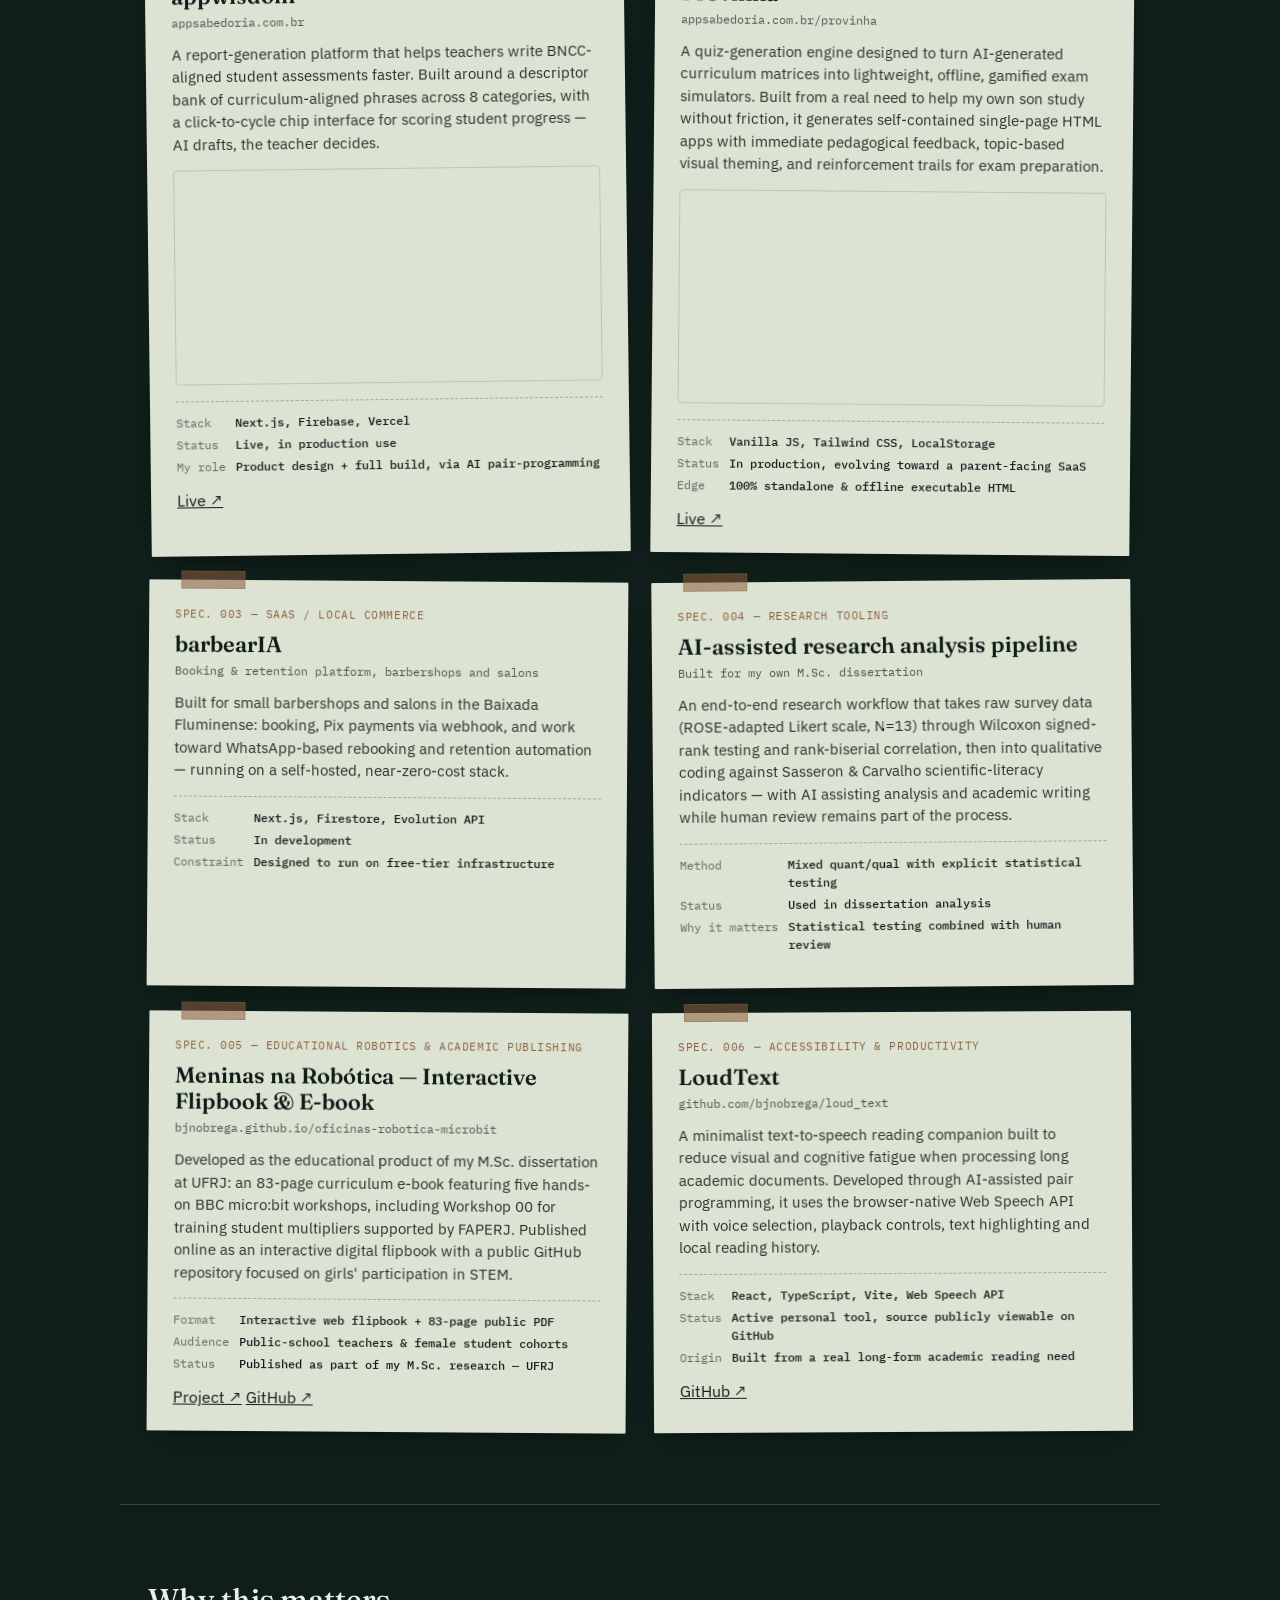
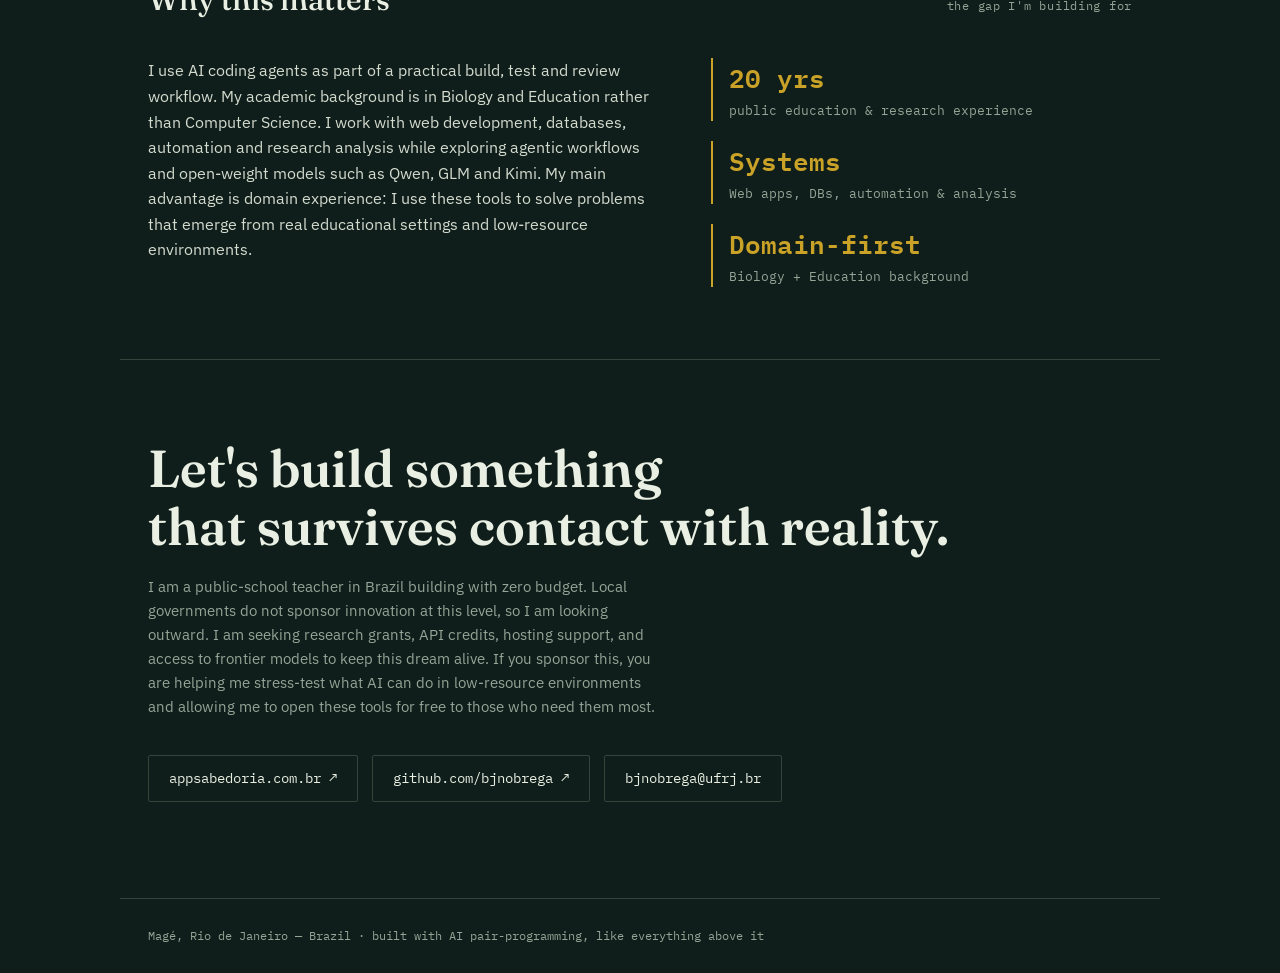
==== commit 695996d3: "fix: align portfolio claims and add project links" ====
--- a/index.html
+++ b/index.html
@@ -5,21 +5,17 @@
 <meta name="viewport" content="width=device-width, initial-scale=1.0">
 <title>Bruno Nobrega — Field Notes on Building with AI</title>
 
-<!-- Meta tags adicionadas conforme item 4 -->
 <meta name="description" content="Bruno Nobrega — biologist and public-school educator building AI-assisted EdTech products in Brazil.">
 <meta property="og:title" content="Bruno Nobrega — Field Notes on Building with AI">
 <meta property="og:description" content="Biologist and public-school educator building AI-assisted EdTech products in Brazil.">
 <meta property="og:type" content="website">
 <meta name="twitter:card" content="summary">
 
-<!-- Favicon SVG adicionado conforme item 3 -->
 <link rel="icon" href="data:image/svg+xml,<svg xmlns=%22http://www.w3.org/2000/svg%22 viewBox=%220 0 100 100%22><rect width=%22100%22 height=%22100%22 fill=%22%230F1E1A%22/><text x=%2250%22 y=%2268%22 font-size=%2260%22 text-anchor=%22middle%22 fill=%22%23C9A227%22>%C2%A7</text></svg>">
 
 <link rel="preconnect" href="https://fonts.googleapis.com">
 <link rel="preconnect" href="https://fonts.gstatic.com" crossorigin>
 <link href="https://fonts.googleapis.com/css2?family=Fraunces:opsz,wght@9..144,300;9..144,500;9..144,600;9..144,700&family=IBM+Plex+Sans:wght@400;500;600&family=IBM+Plex+Mono:wght@400;500;600&display=swap" rel="stylesheet">
-
-<!-- Link para o CSS extraído -->
 <link rel="stylesheet" href="style.css">
 </head>
 <body>
@@ -31,10 +27,10 @@
   </div>
   <div class="eyebrow">Field notes / builder profile</div>
   <h1>Bruno Nobrega<br><em>teacher for over 20 years, biologist,<br>working as an AI-assisted developer.</em></h1>
-  <p class="lead">Twenty years in public-school classrooms in Rio de Janeiro. No formal CS background — I build via AI pair-programming (using agents like ClaudeCode and QwenCode). I am a public educator, researcher, and dreamer. My goal isn't just shipping software; it's deepening my understanding of agentic AI and building tools that I can eventually offer for free to teachers who need them most.</p>
+  <p class="lead">Twenty years in public-school classrooms in Rio de Janeiro. My formal background is in Biology and Education rather than Computer Science, and I build through AI-assisted pair programming with coding agents. I am an educator and researcher exploring how far domain expertise can go when combined with modern AI tools — especially to build useful software for teachers and low-resource educational settings.</p>
   <div class="hero-meta">
     <div>Based in<span>RJ — Brazil</span></div>
-    <div>Current role<span>Educator &amp; school administrator, CIEP 330</span></div>
+    <div>Current role<span>Teacher &amp; school leadership team member — CIEP 330</span></div>
     <div>Research<span>M.Sc. candidate, Science Education — UFRJ</span></div>
   </div>
 </header>
@@ -49,7 +45,7 @@
     <span class="kit-item"><b>Firebase</b> / Firestore</span>
     <span class="kit-item"><b>Vercel</b> deployment</span>
     <span class="kit-item">Antigravity (Google AI Studio) — primary coding agent</span>
-    <span class="kit-item">Claude — architecture &amp; code review</span>
+    <span class="kit-item">Claude Code &amp; Qwen Code — architecture, implementation &amp; review</span>
     <span class="kit-item">ChatGPT &amp; Perplexity — research loop</span>
     <span class="kit-item">Mercado Pago / Pix webhooks</span>
     <span class="kit-item">Evolution API — self-hosted, Oracle Cloud</span>
@@ -61,7 +57,7 @@
     <h2>Collection: shipped work</h2>
     <span class="tag">six specimens, catalogued</span>
   </div>
-  <p class="intro">Every project below solves a problem I actually had — in my own classroom, my own dissertation, or my own city. None started as a portfolio piece.</p>
+  <p class="intro">Every project below solves a problem I actually had — in my own classroom, my own research, or my own city. None started as a portfolio piece.</p>
 
   <div class="specimens">
     <article class="specimen">
@@ -69,27 +65,29 @@
       <span class="catalog">SPEC. 001 — SAAS / EDTECH</span>
       <h3>appwisdom</h3>
       <div class="role">appsabedoria.com.br</div>
-      <p>A report-generation platform that helps teachers write BNCC-aligned student assessments faster. Built a comprehensive descriptor bank curriculum-aligned phrases across 8 categories, with a click-to-cycle chip interface for scoring student progress — AI drafts, the teacher decides.</p>
+      <p>A report-generation platform that helps teachers write BNCC-aligned student assessments faster. Built around a descriptor bank of curriculum-aligned phrases across 8 categories, with a click-to-cycle chip interface for scoring student progress — AI drafts, the teacher decides.</p>
       <video src="assets/demo_wisdom.mp4" autoplay loop muted playsinline class="specimen-media"></video>
       <dl class="taxonomy">
         <dt>Stack</dt><dd>Next.js, Firebase, Vercel</dd>
         <dt>Status</dt><dd>Live, in production use</dd>
         <dt>My role</dt><dd>Product design + full build, via AI pair-programming</dd>
       </dl>
+      <div class="project-actions"><a href="https://appsabedoria.com.br" target="_blank" rel="noopener">Live ↗</a></div>
     </article>
 
     <article class="specimen">
       <span class="tape"></span>
-      <span class="catalog">SPEC. 002 — EDTECH / ADAPTIVE ASSESSMENT</span>
+      <span class="catalog">SPEC. 002 — EDTECH / ASSESSMENT</span>
       <h3>Provinha</h3>
       <div class="role">appsabedoria.com.br/provinha</div>
-      <p>A standalone quiz-generation engine designed to turn AI-generated curriculum matrices into lightweight, offline, gamified exam simulators. Built out of a real need to help my own son study without friction, it now generates self-contained single-page HTML apps featuring instant pedagogical feedback, topic-based visual theming, and an automated reinforcement trail for exam eve preparation.</p>
+      <p>A quiz-generation engine designed to turn AI-generated curriculum matrices into lightweight, offline, gamified exam simulators. Built from a real need to help my own son study without friction, it generates self-contained single-page HTML apps with immediate pedagogical feedback, topic-based visual theming, and reinforcement trails for exam preparation.</p>
       <video src="assets/demo_quiz.mp4" autoplay loop muted playsinline class="specimen-media"></video>
       <dl class="taxonomy">
         <dt>Stack</dt><dd>Vanilla JS, Tailwind CSS, LocalStorage</dd>
-        <dt>Status</dt><dd>In production, scaling into a parent-facing SaaS</dd>
+        <dt>Status</dt><dd>In production, evolving toward a parent-facing SaaS</dd>
         <dt>Edge</dt><dd>100% standalone &amp; offline executable HTML</dd>
       </dl>
+      <div class="project-actions"><a href="https://appsabedoria.com.br/provinha" target="_blank" rel="noopener">Live ↗</a></div>
     </article>
 
     <article class="specimen">
@@ -97,10 +95,10 @@
       <span class="catalog">SPEC. 003 — SAAS / LOCAL COMMERCE</span>
       <h3>barbearIA</h3>
       <div class="role">Booking &amp; retention platform, barbershops and salons</div>
-      <p>Built for small barbershops and salons in the Baixada Fluminense: booking, Pix payments via webhook, scaling toward an autonomous WhatsApp bot that handles rebooking and retention on its own — running on a self-hosted, near-zero-cost stack.</p>
+      <p>Built for small barbershops and salons in the Baixada Fluminense: booking, Pix payments via webhook, and work toward WhatsApp-based rebooking and retention automation — running on a self-hosted, near-zero-cost stack.</p>
       <dl class="taxonomy">
         <dt>Stack</dt><dd>Next.js, Firestore, Evolution API</dd>
-        <dt>Status</dt><dd>In development, scaling scope</dd>
+        <dt>Status</dt><dd>In development</dd>
         <dt>Constraint</dt><dd>Designed to run on free-tier infrastructure</dd>
       </dl>
     </article>
@@ -108,13 +106,13 @@
     <article class="specimen">
       <span class="tape"></span>
       <span class="catalog">SPEC. 004 — RESEARCH TOOLING</span>
-      <h3>Autonomous analysis-and-writing pipeline</h3>
+      <h3>AI-assisted research analysis pipeline</h3>
       <div class="role">Built for my own M.Sc. dissertation</div>
-      <p>An end-to-end flow that takes raw survey data (ROSE-adapted Likert scale, N=13) through Wilcoxon signed-rank testing and rank-biserial correlation, then into qualitative coding against the Sasseron &amp; Carvalho scientific-literacy indicators — with AI assisting analysis and academic writing at every stage.</p>
+      <p>An end-to-end research workflow that takes raw survey data (ROSE-adapted Likert scale, N=13) through Wilcoxon signed-rank testing and rank-biserial correlation, then into qualitative coding against Sasseron &amp; Carvalho scientific-literacy indicators — with AI assisting analysis and academic writing while human review remains part of the process.</p>
       <dl class="taxonomy">
-        <dt>Method</dt><dd>Mixed quant/qual, validated instruments</dd>
-        <dt>Status</dt><dd>Used to complete dissertation analysis</dd>
-        <dt>Why it matters</dt><dd>Real statistical rigor, not AI hand-waving</dd>
+        <dt>Method</dt><dd>Mixed quant/qual with explicit statistical testing</dd>
+        <dt>Status</dt><dd>Used in dissertation analysis</dd>
+        <dt>Why it matters</dt><dd>Statistical testing combined with human review</dd>
       </dl>
     </article>
 
@@ -123,12 +121,16 @@
       <span class="catalog">SPEC. 005 — EDUCATIONAL ROBOTICS &amp; ACADEMIC PUBLISHING</span>
       <h3>Meninas na Robótica — Interactive Flipbook &amp; E-book</h3>
       <div class="role">bjnobrega.github.io/oficinas-robotica-microbit</div>
-      <p>The official educational product of my M.Sc. defense at UFRJ: an 83-page curriculum e-book featuring five hands-on BBC micro:bit workshops (including Workshop 00 for training student multipliers supported by FAPERJ). Published online as an interactive digital flipbook and open GitHub repository to break gender barriers in STEM.</p>
+      <p>Developed as the educational product of my M.Sc. dissertation at UFRJ: an 83-page curriculum e-book featuring five hands-on BBC micro:bit workshops, including Workshop 00 for training student multipliers supported by FAPERJ. Published online as an interactive digital flipbook with a public GitHub repository focused on girls' participation in STEM.</p>
       <dl class="taxonomy">
-        <dt>Format</dt><dd>Interactive Web Flipbook + 83-page open-source PDF</dd>
+        <dt>Format</dt><dd>Interactive web flipbook + 83-page public PDF</dd>
         <dt>Audience</dt><dd>Public-school teachers &amp; female student cohorts</dd>
-        <dt>Status</dt><dd>Published &amp; defended at PPG ProfiCiências / UFRJ</dd>
+        <dt>Status</dt><dd>Published as part of my M.Sc. research — UFRJ</dd>
       </dl>
+      <div class="project-actions">
+        <a href="https://bjnobrega.github.io/oficinas-robotica-microbit/" target="_blank" rel="noopener">Project ↗</a>
+        <a href="https://github.com/bjnobrega/oficinas-robotica-microbit" target="_blank" rel="noopener">GitHub ↗</a>
+      </div>
     </article>
 
     <article class="specimen">
@@ -136,12 +138,13 @@
       <span class="catalog">SPEC. 006 — ACCESSIBILITY &amp; PRODUCTIVITY</span>
       <h3>LoudText</h3>
       <div class="role">github.com/bjnobrega/loud_text</div>
-      <p>A minimalist text-to-speech reading companion built to solve personal academic fatigue when processing massive, dense research documents. Prototyped via AI pair-programming, it converts pasted raw text into natural, distraction-free voice synthesis, speeding up comprehension without visual strain.</p>
+      <p>A minimalist text-to-speech reading companion built to reduce visual and cognitive fatigue when processing long academic documents. Developed through AI-assisted pair programming, it uses the browser-native Web Speech API with voice selection, playback controls, text highlighting and local reading history.</p>
       <dl class="taxonomy">
-        <dt>Stack</dt><dd>React, Vite, Web Speech API</dd>
-        <dt>Status</dt><dd>Active personal tooling, open on GitHub</dd>
-        <dt>Origin</dt><dd>Conquering cognitive fatigue in long-form academic reading</dd>
+        <dt>Stack</dt><dd>React, TypeScript, Vite, Web Speech API</dd>
+        <dt>Status</dt><dd>Active personal tool, source publicly viewable on GitHub</dd>
+        <dt>Origin</dt><dd>Built from a real long-form academic reading need</dd>
       </dl>
+      <div class="project-actions"><a href="https://github.com/bjnobrega/loud_text" target="_blank" rel="noopener">GitHub ↗</a></div>
     </article>
   </div>
 </section>
@@ -152,11 +155,11 @@
     <span class="tag">the gap I'm building for</span>
   </div>
   <div class="about-grid">
-    <p>I don't just "use" AI; I orchestrate it. While I lack a formal CS degree, I leverage a deep understanding of system architecture, clean code principles, database structures, and statistical analysis (R, Jamovi, JASP). I stay on the bleeding edge of agentic loops, evaluation harnesses, and prompt engineering—with a special focus on leveraging open-weight models like Qwen, GLM, and Kimi. The gap in EdTech isn't technical capability—it's domain expertise. I bridge that gap by directing AI agents to build robust, scalable solutions for the real, low-resource constraints of Brazilian public schools.</p>
+    <p>I use AI coding agents as part of a practical build, test and review workflow. My academic background is in Biology and Education rather than Computer Science. I work with web development, databases, automation and research analysis while exploring agentic workflows and open-weight models such as Qwen, GLM and Kimi. My main advantage is domain experience: I use these tools to solve problems that emerge from real educational settings and low-resource environments.</p>
     <div>
-      <div class="stat-block"><span class="num">20 yrs</span><span class="label">classroom &amp; research experience</span></div>
-      <div class="stat-block"><span class="num">Systems</span><span class="label">Python, JS, DBs, Automation</span></div>
-      <div class="stat-block"><span class="num">0</span><span class="label">formal CS degrees — by design</span></div>
+      <div class="stat-block"><span class="num">20 yrs</span><span class="label">public education &amp; research experience</span></div>
+      <div class="stat-block"><span class="num">Systems</span><span class="label">Web apps, DBs, automation &amp; analysis</span></div>
+      <div class="stat-block"><span class="num">Domain-first</span><span class="label">Biology + Education background</span></div>
     </div>
   </div>
 </section>
--- a/style.css
+++ b/style.css
@@ -9,277 +9,661 @@
   --rust:#8B5E3C;
   --line:#33453B;
 }
+
 *{box-sizing:border-box;}
-html{scroll-behavior:smooth;}
+
+html{
+  scroll-behavior:smooth;
+}
+
+html, body{
+  max-width:100%;
+  overflow-x:hidden;
+}
+
 @media (prefers-reduced-motion: reduce){
   html{scroll-behavior:auto;}
-  *{animation-duration:0.01ms !important; animation-iteration-count:1 !important; transition-duration:0.01ms !important;}
-}
+  *{
+    animation-duration:0.01ms !important;
+    animation-iteration-count:1 !important;
+    transition-duration:0.01ms !important;
+  }
+}
+
 body{
   margin:0;
   background:var(--ink);
   color:var(--text-on-dark);
-  font-family:'IBM Plex Sans', sans-serif;
+  font-family:'IBM Plex Sans', -apple-system, BlinkMacSystemFont, sans-serif;
   line-height:1.5;
   -webkit-font-smoothing:antialiased;
 }
+
 a{color:inherit;}
 ::selection{background:var(--ochre); color:var(--ink);}
 
-.wrap{max-width:1040px; margin:0 auto; padding:0 28px;}
+/* ==========================================================================
+   CONTAINER / WRAPPER (Garantia de margens laterais consistentes)
+   ========================================================================== */
+
+.wrap{
+  width:100%;
+  max-width:1040px;
+  margin-left:auto;
+  margin-right:auto;
+  padding-left:10px;
+  padding-right:10px;
+}
+
+@media (min-width: 640px){
+  .wrap{
+    padding-left:28px;
+    padding-right:28px;
+  }
+}
+
+/* ==========================================================================
+   MOBILE-FIRST BASE (Telas Pequenas / Smartphones)
+   ========================================================================== */
 
 /* ---------- HERO ---------- */
 header.hero{
-  padding:96px 0 64px;
+  padding-top:64px;
+  padding-bottom:44px;
   border-bottom:1px solid var(--line);
   position:relative;
-  overflow:hidden;
-}
+}
+
+.lang-toggle{
+  position:absolute;
+  top:20px;
+  right:10px;
+  display:flex;
+  gap:6px;
+  font-family:'IBM Plex Mono', monospace;
+  font-size:12px;
+  z-index:10;
+}
+
+.lang-toggle a{
+  text-decoration:none;
+  padding:4px 8px;
+  border:1px solid var(--line);
+  color:var(--text-muted);
+  border-radius:2px;
+  transition:all 0.2s ease;
+}
+
+.lang-toggle a.active{
+  border-color:var(--ochre);
+  color:var(--ochre);
+  background:rgba(201, 162, 39, 0.1);
+}
+
+.lang-toggle a:hover:not(.active){
+  border-color:var(--text-on-dark);
+  color:var(--text-on-dark);
+}
+
 .eyebrow{
   font-family:'IBM Plex Mono', monospace;
-  font-size:12.5px;
-  letter-spacing:0.14em;
+  font-size:11px;
+  letter-spacing:0.1em;
   text-transform:uppercase;
   color:var(--ochre);
-  margin-bottom:22px;
+  margin-bottom:20px;
   display:flex;
   align-items:center;
-  gap:10px;
-}
+  gap:8px;
+  flex-wrap:wrap;
+}
+
 .eyebrow::before{
   content:"";
-  width:22px; height:1px;
+  width:18px;
+  height:1px;
   background:var(--ochre);
   display:inline-block;
-}
+  flex-shrink:0;
+}
+
 h1{
   font-family:'Fraunces', serif;
   font-weight:600;
-  font-size:clamp(40px, 7vw, 78px);
-  line-height:1.02;
-  margin:0 0 26px;
+  font-size:clamp(30px, 7vw, 78px);
+  line-height:1.06;
+  margin:0 0 22px;
   letter-spacing:-0.01em;
-}
+  word-wrap:break-word;
+  overflow-wrap:break-word;
+}
+
 h1 em{
   font-style:italic;
   font-weight:300;
   color:var(--text-muted);
 }
+
 .hero p.lead{
-  font-size:19px;
+  font-size:16px;
   max-width:620px;
   color:var(--text-on-dark);
   opacity:0.9;
-}
+  line-height:1.6;
+  margin:0;
+}
+
 .hero-meta{
   display:flex;
   flex-wrap:wrap;
-  gap:28px;
-  margin-top:44px;
-  font-family:'IBM Plex Mono', monospace;
-  font-size:13px;
-  color:var(--text-muted);
-}
-.hero-meta div span{display:block; color:var(--text-on-dark); font-size:14px; margin-top:3px;}
-
-/* ---------- SECTION LABELS ---------- */
-.section{padding:72px 0; border-bottom:1px solid var(--line);}
-.section:last-of-type{border-bottom:none;}
+  gap:18px 28px;
+  margin-top:34px;
+  font-family:'IBM Plex Mono', monospace;
+  font-size:12.5px;
+  color:var(--text-muted);
+}
+
+.hero-meta div span{
+  display:block;
+  color:var(--text-on-dark);
+  font-size:13.5px;
+  margin-top:3px;
+}
+
+/* ---------- SECTIONS ---------- */
+.section{
+  padding-top:52px;
+  padding-bottom:52px;
+  border-bottom:1px solid var(--line);
+}
+
+.section:last-of-type{
+  border-bottom:none;
+}
+
 .section-head{
   display:flex;
   align-items:baseline;
   justify-content:space-between;
-  margin-bottom:40px;
-  gap:16px;
+  margin-bottom:32px;
+  gap:12px;
   flex-wrap:wrap;
 }
+
 .section-head h2{
   font-family:'Fraunces', serif;
   font-weight:500;
-  font-size:30px;
+  font-size:25px;
   margin:0;
 }
+
 .section-head .tag{
   font-family:'IBM Plex Mono', monospace;
-  font-size:12px;
+  font-size:11.5px;
   color:var(--text-muted);
   letter-spacing:0.06em;
 }
-.section p.intro{max-width:620px; color:var(--text-muted); font-size:16px;}
-
-/* ---------- FIELD KIT (tools strip) ---------- */
+
+.section p.intro{
+  max-width:620px;
+  color:var(--text-muted);
+  font-size:15px;
+  margin:0 0 28px;
+  line-height:1.6;
+}
+
+/* ---------- FIELD KIT ---------- */
 .kit-strip{
   display:flex;
   flex-wrap:wrap;
-  gap:10px;
-}
+  gap:8px;
+}
+
 .kit-item{
   font-family:'IBM Plex Mono', monospace;
-  font-size:13px;
+  font-size:12px;
   border:1px solid var(--line);
-  padding:8px 14px;
+  padding:7px 12px;
   border-radius:2px;
   color:var(--text-on-dark);
   background:var(--ink-soft);
-}
-.kit-item b{color:var(--ochre); font-weight:600;}
-
-/* ---------- SPECIMEN GRID (signature element) ---------- */
+  overflow-wrap:break-word;
+  word-break:break-word;
+}
+
+.kit-item b{
+  color:var(--ochre);
+  font-weight:600;
+}
+
+/* ---------- SPECIMENS (ASSINATURA DE DIÁRIO DE CAMPO) ---------- */
 .specimens{
   display:grid;
-  grid-template-columns:repeat(2, 1fr);
-  gap:26px;
-}
-@media (max-width:720px){ .specimens{grid-template-columns:1fr;} }
+  grid-template-columns:1fr;
+  gap:28px;
+}
 
 .specimen{
   background:var(--paper);
   color:var(--ink);
   border-radius:1px;
-  padding:26px 26px 22px;
+  padding:24px 20px 20px;
   position:relative;
-  transform:rotate(var(--tilt, -0.6deg));
-  box-shadow:0 14px 26px -14px rgba(0,0,0,0.55);
+  transform:rotate(var(--tilt, -0.4deg));
+  box-shadow:0 12px 24px -12px rgba(0,0,0,0.55);
   opacity:0;
   transform-origin:center;
   animation:mount 0.6s ease forwards;
-}
-.specimen:nth-child(1){--tilt:-0.7deg; animation-delay:0.02s;}
-.specimen:nth-child(2){--tilt:0.5deg; animation-delay:0.10s;}
-.specimen:nth-child(3){--tilt:0.4deg; animation-delay:0.18s;}
-.specimen:nth-child(4){--tilt:-0.5deg; animation-delay:0.26s;}
+  transition:transform 0.35s ease, box-shadow 0.35s ease;
+  overflow-wrap:break-word;
+  word-break:break-word;
+}
+
+/* Leve rotação de fichas catalogadas, adaptada para harmonia mobile */
+.specimen:nth-child(1){--tilt:-0.5deg; animation-delay:0.02s;}
+.specimen:nth-child(2){--tilt:0.4deg; animation-delay:0.08s;}
+.specimen:nth-child(3){--tilt:0.3deg; animation-delay:0.14s;}
+.specimen:nth-child(4){--tilt:-0.4deg; animation-delay:0.20s;}
+.specimen:nth-child(5){--tilt:0.4deg; animation-delay:0.26s;}
+.specimen:nth-child(6){--tilt:-0.3deg; animation-delay:0.32s;}
+
 @keyframes mount{
-  from{opacity:0; transform:translateY(10px) rotate(var(--tilt));}
+  from{opacity:0; transform:translateY(12px) rotate(var(--tilt));}
   to{opacity:1; transform:translateY(0) rotate(var(--tilt));}
 }
-.specimen:hover{transform:rotate(0deg); transition:transform 0.35s ease;}
+
+.specimen:hover, .specimen:focus-within{
+  transform:rotate(0deg) translateY(-2px);
+  box-shadow:0 16px 28px -12px rgba(0,0,0,0.65);
+}
 
 .specimen .tape{
   position:absolute;
-  top:-9px; left:32px;
-  width:64px; height:18px;
+  top:-8px;
+  left:26px;
+  width:58px;
+  height:17px;
   background:rgba(139,94,60,0.55);
   border:1px solid rgba(139,94,60,0.3);
 }
+
 .catalog{
   font-family:'IBM Plex Mono', monospace;
-  font-size:11.5px;
+  font-size:11px;
   letter-spacing:0.05em;
   color:var(--rust);
-  margin-bottom:10px;
+  margin-bottom:8px;
   display:block;
 }
+
 .specimen h3{
   font-family:'Fraunces', serif;
   font-weight:600;
-  font-size:22px;
-  margin:0 0 6px;
-}
+  font-size:21px;
+  margin:0 0 5px;
+  line-height:1.2;
+}
+
 .specimen .role{
   font-family:'IBM Plex Mono', monospace;
-  font-size:12px;
+  font-size:11.5px;
   color:var(--ink);
-  opacity:0.65;
-  margin-bottom:14px;
-}
-.specimen p{font-size:14.5px; margin:0 0 14px; opacity:0.88;}
+  opacity:0.7;
+  margin-bottom:12px;
+  overflow-wrap:anywhere;
+  word-break:break-word;
+}
+
+.specimen p{
+  font-size:14px;
+  margin:0 0 14px;
+  opacity:0.9;
+  line-height:1.55;
+}
+
+.specimen-media{
+  width:100%;
+  max-width:100%;
+  height:auto;
+  border-radius:4px;
+  border:1px solid rgba(15,30,26,0.15);
+  margin:14px 0 16px;
+  display:block;
+}
+
 .taxonomy{
   display:grid;
-  grid-template-columns:auto 1fr;
-  gap:4px 10px;
-  font-family:'IBM Plex Mono', monospace;
-  font-size:12px;
+  grid-template-columns:max-content 1fr;
+  gap:5px 12px;
+  font-family:'IBM Plex Mono', monospace;
+  font-size:11.5px;
   border-top:1px dashed rgba(15,30,26,0.3);
   padding-top:12px;
 }
-.taxonomy dt{opacity:0.55;}
-.taxonomy dd{margin:0; font-weight:500;}
-
-/* ---------- ABOUT ---------- */
+
+.taxonomy dt{
+  opacity:0.6;
+}
+
+.taxonomy dd{
+  margin:0;
+  font-weight:500;
+  overflow-wrap:break-word;
+  word-break:break-word;
+}
+
+/* ---------- ABOUT SECTION ---------- */
 .about-grid{
   display:grid;
-  grid-template-columns:1.1fr 0.9fr;
-  gap:48px;
-}
-@media (max-width:720px){ .about-grid{grid-template-columns:1fr;} }
-.about-grid p{color:var(--text-on-dark); opacity:0.9; font-size:16px;}
+  grid-template-columns:1fr;
+  gap:32px;
+}
+
+.about-grid p{
+  color:var(--text-on-dark);
+  opacity:0.9;
+  font-size:15px;
+  line-height:1.6;
+  margin:0;
+}
+
 .stat-block{
   font-family:'IBM Plex Mono', monospace;
   border-left:2px solid var(--ochre);
-  padding-left:16px;
-  margin-bottom:20px;
-}
-.stat-block .num{font-size:26px; color:var(--ochre); display:block;}
-.stat-block .label{font-size:12.5px; color:var(--text-muted);}
-
-/* ---------- CONTACT ---------- */
-.contact{padding:80px 0 96px;}
+  padding-left:14px;
+  margin-bottom:18px;
+}
+
+.stat-block:last-child{
+  margin-bottom:0;
+}
+
+.stat-block .num{
+  font-size:24px;
+  color:var(--ochre);
+  display:block;
+  font-weight:600;
+}
+
+.stat-block .label{
+  font-size:12px;
+  color:var(--text-muted);
+}
+
+/* ---------- CONTACT SECTION ---------- */
+.contact{
+  padding-top:56px;
+  padding-bottom:64px;
+}
+
 .contact h2{
   font-family:'Fraunces', serif;
   font-weight:600;
-  font-size:clamp(32px, 5vw, 52px);
-  margin:0 0 20px;
-}
-.contact p{color:var(--text-muted); max-width:520px; margin-bottom:36px;}
-.links{display:flex; flex-wrap:wrap; gap:14px;}
+  font-size:clamp(28px, 6vw, 52px);
+  line-height:1.1;
+  margin:0 0 16px;
+}
+
+.contact p{
+  color:var(--text-muted);
+  max-width:520px;
+  margin-bottom:28px;
+  font-size:15px;
+  line-height:1.6;
+}
+
+.links{
+  display:flex;
+  flex-wrap:wrap;
+  gap:10px;
+}
+
 .links a{
   font-family:'IBM Plex Mono', monospace;
-  font-size:14px;
+  font-size:13px;
   border:1px solid var(--line);
-  padding:12px 20px;
+  padding:10px 16px;
   border-radius:2px;
   text-decoration:none;
   display:inline-flex;
   align-items:center;
   gap:8px;
-  transition:border-color 0.2s ease, color 0.2s ease;
-}
+  color:var(--text-on-dark);
+  transition:border-color 0.2s ease, color 0.2s ease, background 0.2s ease;
+  background:transparent;
+}
+
 .links a:hover, .links a:focus-visible{
   border-color:var(--ochre);
   color:var(--ochre);
-}
-a:focus-visible, button:focus-visible{outline:2px solid var(--ochre); outline-offset:3px;}
-
-/* ---------- MEDIA & I18N ---------- */
-.lang-toggle{
-  position:absolute;
-  top:28px;
-  right:28px;
-  display:flex;
-  gap:8px;
-  font-family:'IBM Plex Mono', monospace;
-  font-size:12px;
-}
-.lang-toggle a{
-  text-decoration:none;
-  padding:4px 8px;
-  border:1px solid var(--line);
-  color:var(--text-muted);
-  border-radius:2px;
-  transition:all 0.2s ease;
-}
-.lang-toggle a.active{
-  border-color:var(--ochre);
-  color:var(--ochre);
-  background:rgba(201, 162, 39, 0.1);
-}
-.lang-toggle a:hover:not(.active){
-  border-color:var(--text-on-dark);
-  color:var(--text-on-dark);
-}
-.specimen-media{
-  max-width:100%;
-  height:auto;
-  border-radius:4px;
-  border:1px solid rgba(15,30,26,0.15);
-  margin:16px 0 16px;
-  display:block;
-}
-
+  background:rgba(201, 162, 39, 0.05);
+}
+
+a:focus-visible, button:focus-visible{
+  outline:2px solid var(--ochre);
+  outline-offset:3px;
+}
+
+/* ---------- FOOTER ---------- */
 footer{
-  padding:28px 0;
+  padding-top:28px;
+  padding-bottom:28px;
   font-family:'IBM Plex Mono', monospace;
   font-size:11.5px;
   color:var(--text-muted);
   border-top:1px solid var(--line);
-}
+  line-height:1.6;
+}
+
+/* ==========================================================================
+   PROGRESSIVE ENHANCEMENT (MIN-WIDTH MEDIA QUERIES)
+   ========================================================================== */
+
+/* ---------- TABLETS & INTERMEDIATE (>= 640px) ---------- */
+@media (min-width: 640px){
+  header.hero{
+    padding-top:72px;
+    padding-bottom:52px;
+  }
+
+  .lang-toggle{
+    top:26px;
+    right:26px;
+    gap:8px;
+  }
+
+  .eyebrow{
+    font-size:12px;
+    letter-spacing:0.12em;
+    gap:9px;
+    margin-bottom:22px;
+  }
+
+  .eyebrow::before{
+    width:20px;
+  }
+
+  .hero p.lead{
+    font-size:17.5px;
+  }
+
+  .hero-meta{
+    gap:28px;
+    margin-top:40px;
+    font-size:13px;
+  }
+
+  .hero-meta div span{
+    font-size:14px;
+  }
+
+  .section-head{
+    gap:16px;
+    margin-bottom:36px;
+  }
+
+  .section-head h2{
+    font-size:27px;
+  }
+
+  .kit-strip{
+    gap:10px;
+  }
+
+  .kit-item{
+    font-size:13px;
+    padding:8px 14px;
+  }
+
+  .links{
+    gap:14px;
+  }
+
+  .links a{
+    font-size:14px;
+    padding:12px 20px;
+  }
+}
+
+/* ---------- DESKTOPS (>= 768px) ---------- */
+@media (min-width: 768px){
+  .section{
+    padding-top:68px;
+    padding-bottom:68px;
+  }
+
+  .section-head h2{
+    font-size:29px;
+  }
+
+  .specimens{
+    grid-template-columns:repeat(2, 1fr);
+    gap:26px;
+  }
+
+  .specimen{
+    padding:26px 26px 22px;
+  }
+
+  .specimen:nth-child(1){--tilt:-0.7deg;}
+  .specimen:nth-child(2){--tilt:0.5deg;}
+  .specimen:nth-child(3){--tilt:0.4deg;}
+  .specimen:nth-child(4){--tilt:-0.5deg;}
+
+  .specimen .tape{
+    top:-9px;
+    left:32px;
+    width:64px;
+    height:18px;
+  }
+
+  .specimen h3{
+    font-size:22px;
+  }
+
+  .specimen .role{
+    font-size:12px;
+  }
+
+  .specimen p{
+    font-size:14.5px;
+  }
+
+  .taxonomy{
+    font-size:12px;
+    gap:4px 10px;
+  }
+
+  .about-grid{
+    grid-template-columns:1.1fr 0.9fr;
+    gap:44px;
+  }
+
+  .about-grid p{
+    font-size:16px;
+  }
+
+  .stat-block{
+    padding-left:16px;
+    margin-bottom:20px;
+  }
+
+  .stat-block .num{
+    font-size:26px;
+  }
+
+  .stat-block .label{
+    font-size:12.5px;
+  }
+
+  .contact{
+    padding-top:72px;
+    padding-bottom:84px;
+  }
+
+  .contact h2{
+    margin:0 0 20px;
+  }
+
+  .contact p{
+    margin-bottom:36px;
+  }
+}
+
+/* ---------- WIDESCREEN (>= 1024px) ---------- */
+@media (min-width: 1024px){
+  header.hero{
+    padding-top:96px;
+    padding-bottom:64px;
+  }
+
+  .lang-toggle{
+    top:28px;
+    right:28px;
+  }
+
+  .eyebrow{
+    font-size:12.5px;
+    letter-spacing:0.14em;
+    gap:10px;
+  }
+
+  .eyebrow::before{
+    width:22px;
+  }
+
+  h1{
+    line-height:1.02;
+    margin:0 0 26px;
+  }
+
+  .hero p.lead{
+    font-size:19px;
+  }
+
+  .hero-meta{
+    margin-top:44px;
+  }
+
+  .section{
+    padding-top:72px;
+    padding-bottom:72px;
+  }
+
+  .section-head h2{
+    font-size:30px;
+  }
+
+  .section-head .tag{
+    font-size:12px;
+  }
+
+  .about-grid{
+    gap:48px;
+  }
+
+  .contact{
+    padding-top:80px;
+    padding-bottom:96px;
+  }
+}
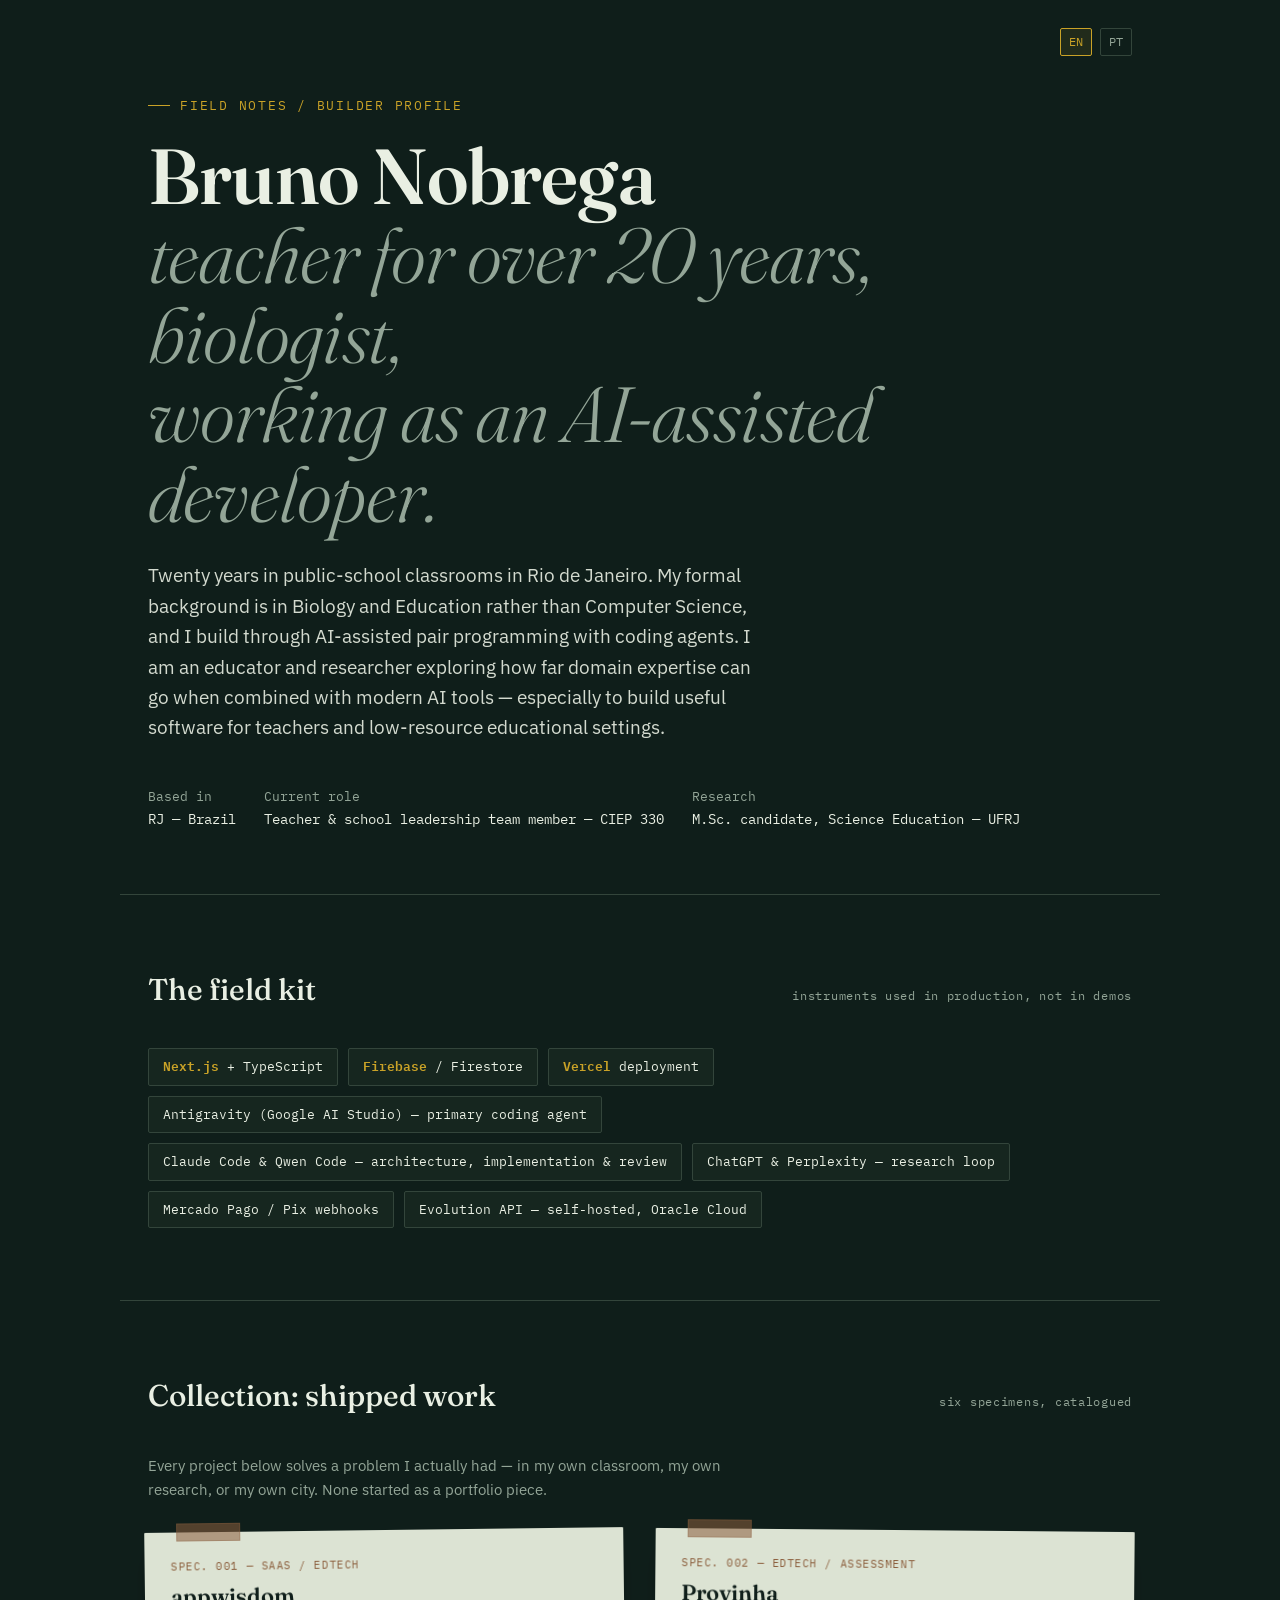
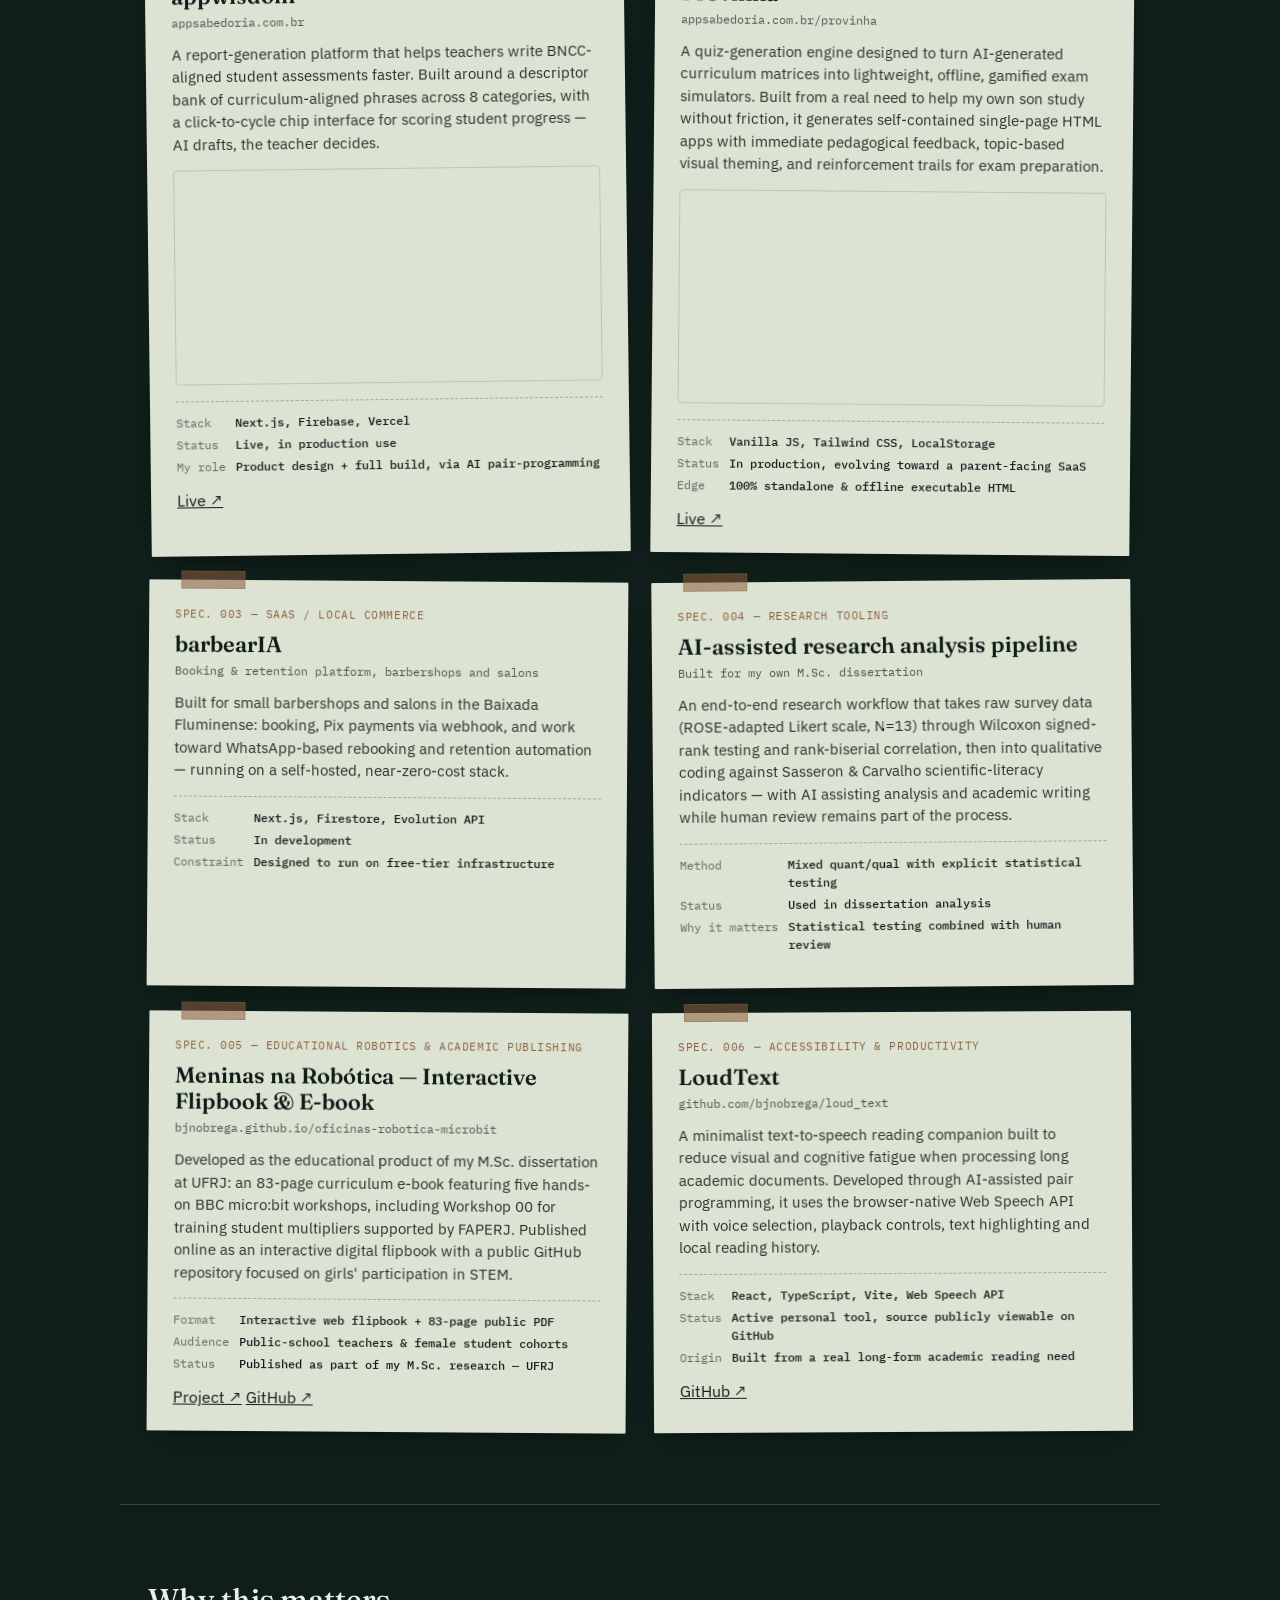
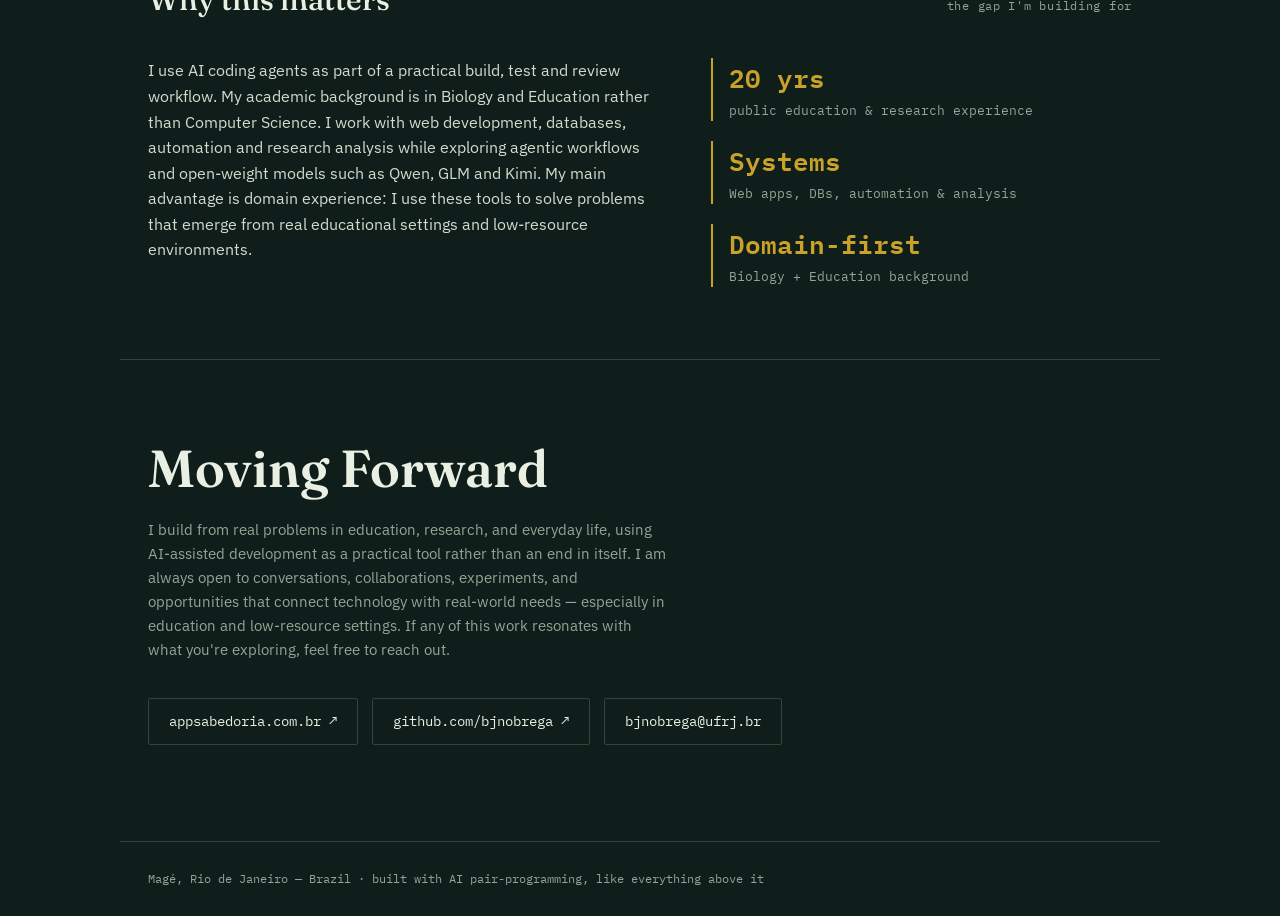
==== commit d1990820: "refine closing section tone" ====
--- a/index.html
+++ b/index.html
@@ -165,8 +165,8 @@
 </section>
 
 <section class="contact wrap">
-  <h2>Let's build something<br>that survives contact with reality.</h2>
-  <p>I am a public-school teacher in Brazil building with zero budget. Local governments do not sponsor innovation at this level, so I am looking outward. I am seeking research grants, API credits, hosting support, and access to frontier models to keep this dream alive. If you sponsor this, you are helping me stress-test what AI can do in low-resource environments and allowing me to open these tools for free to those who need them most.</p>
+  <h2>Moving Forward</h2>
+  <p>I build from real problems in education, research, and everyday life, using AI-assisted development as a practical tool rather than an end in itself. I am always open to conversations, collaborations, experiments, and opportunities that connect technology with real-world needs — especially in education and low-resource settings. If any of this work resonates with what you're exploring, feel free to reach out.</p>
   <div class="links">
     <a href="https://appsabedoria.com.br" target="_blank" rel="noopener">appsabedoria.com.br ↗</a>
     <a href="https://github.com/bjnobrega" target="_blank" rel="noopener">github.com/bjnobrega ↗</a>
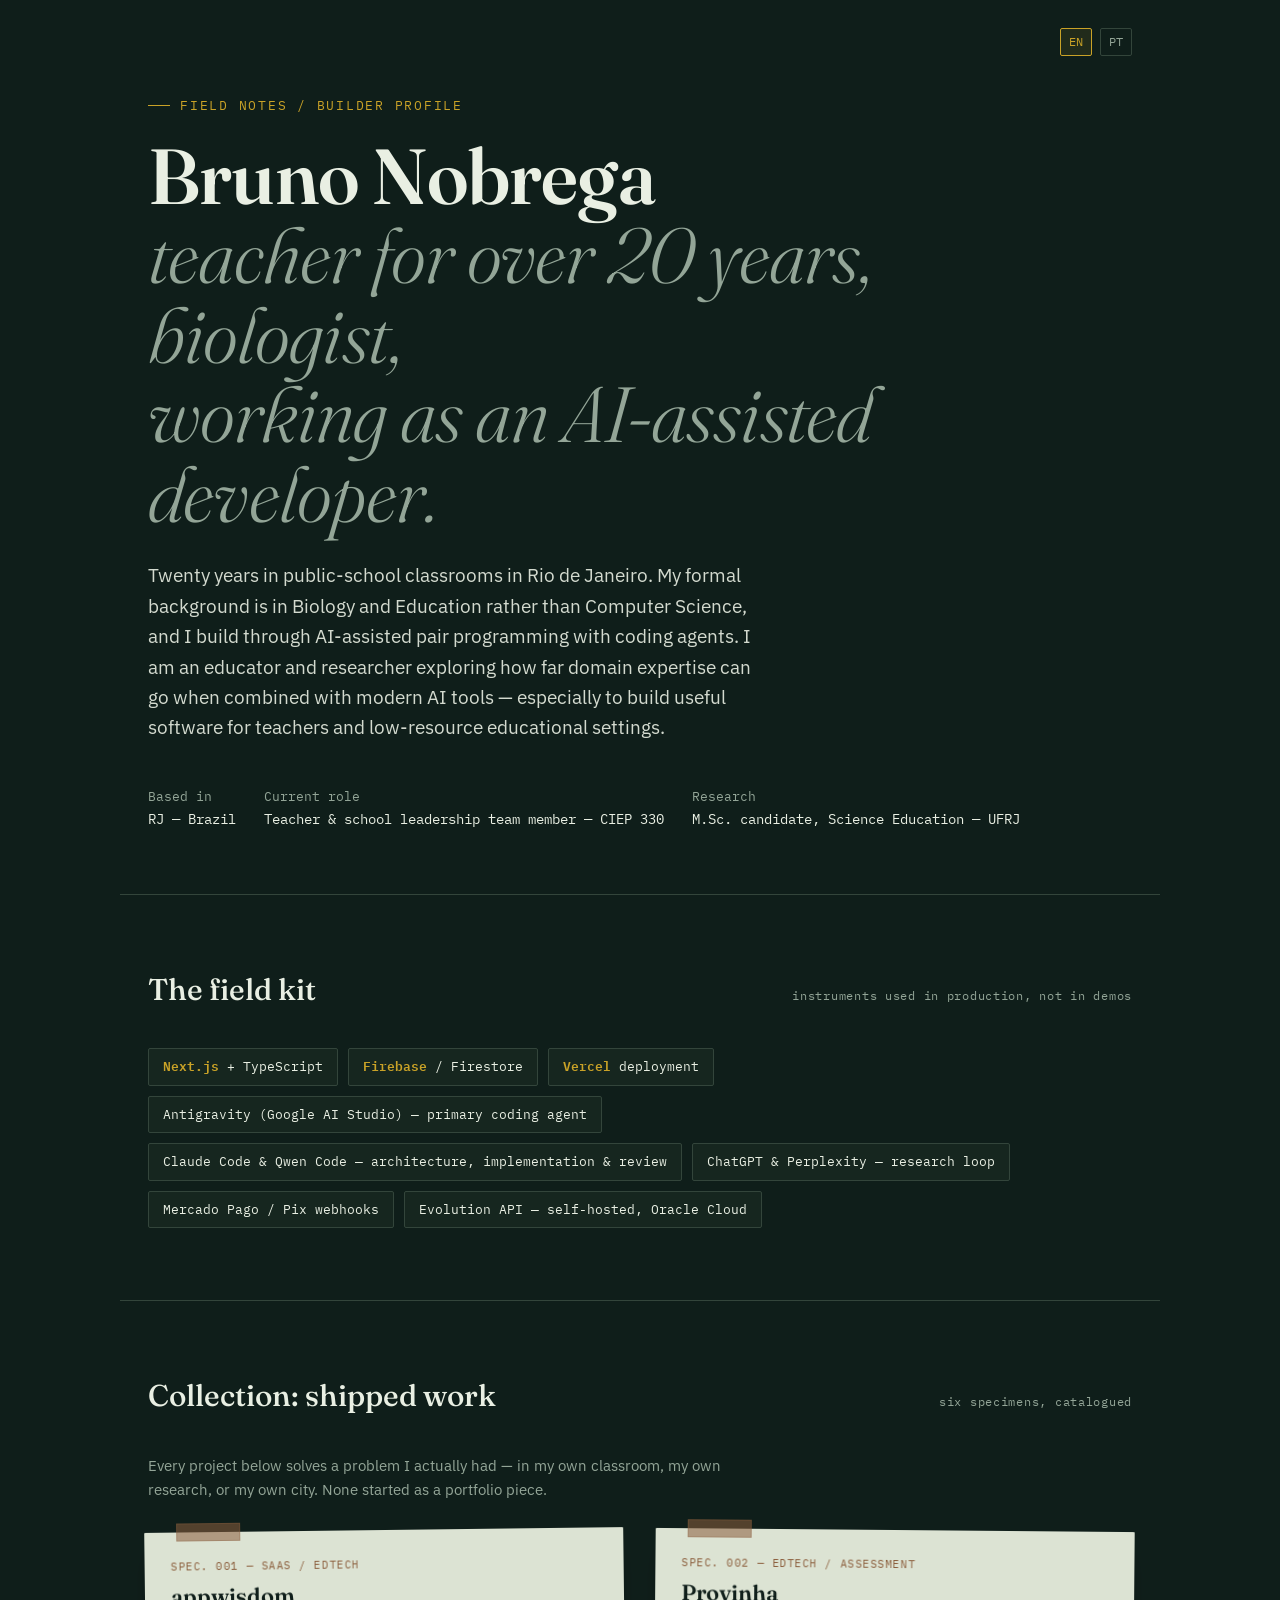
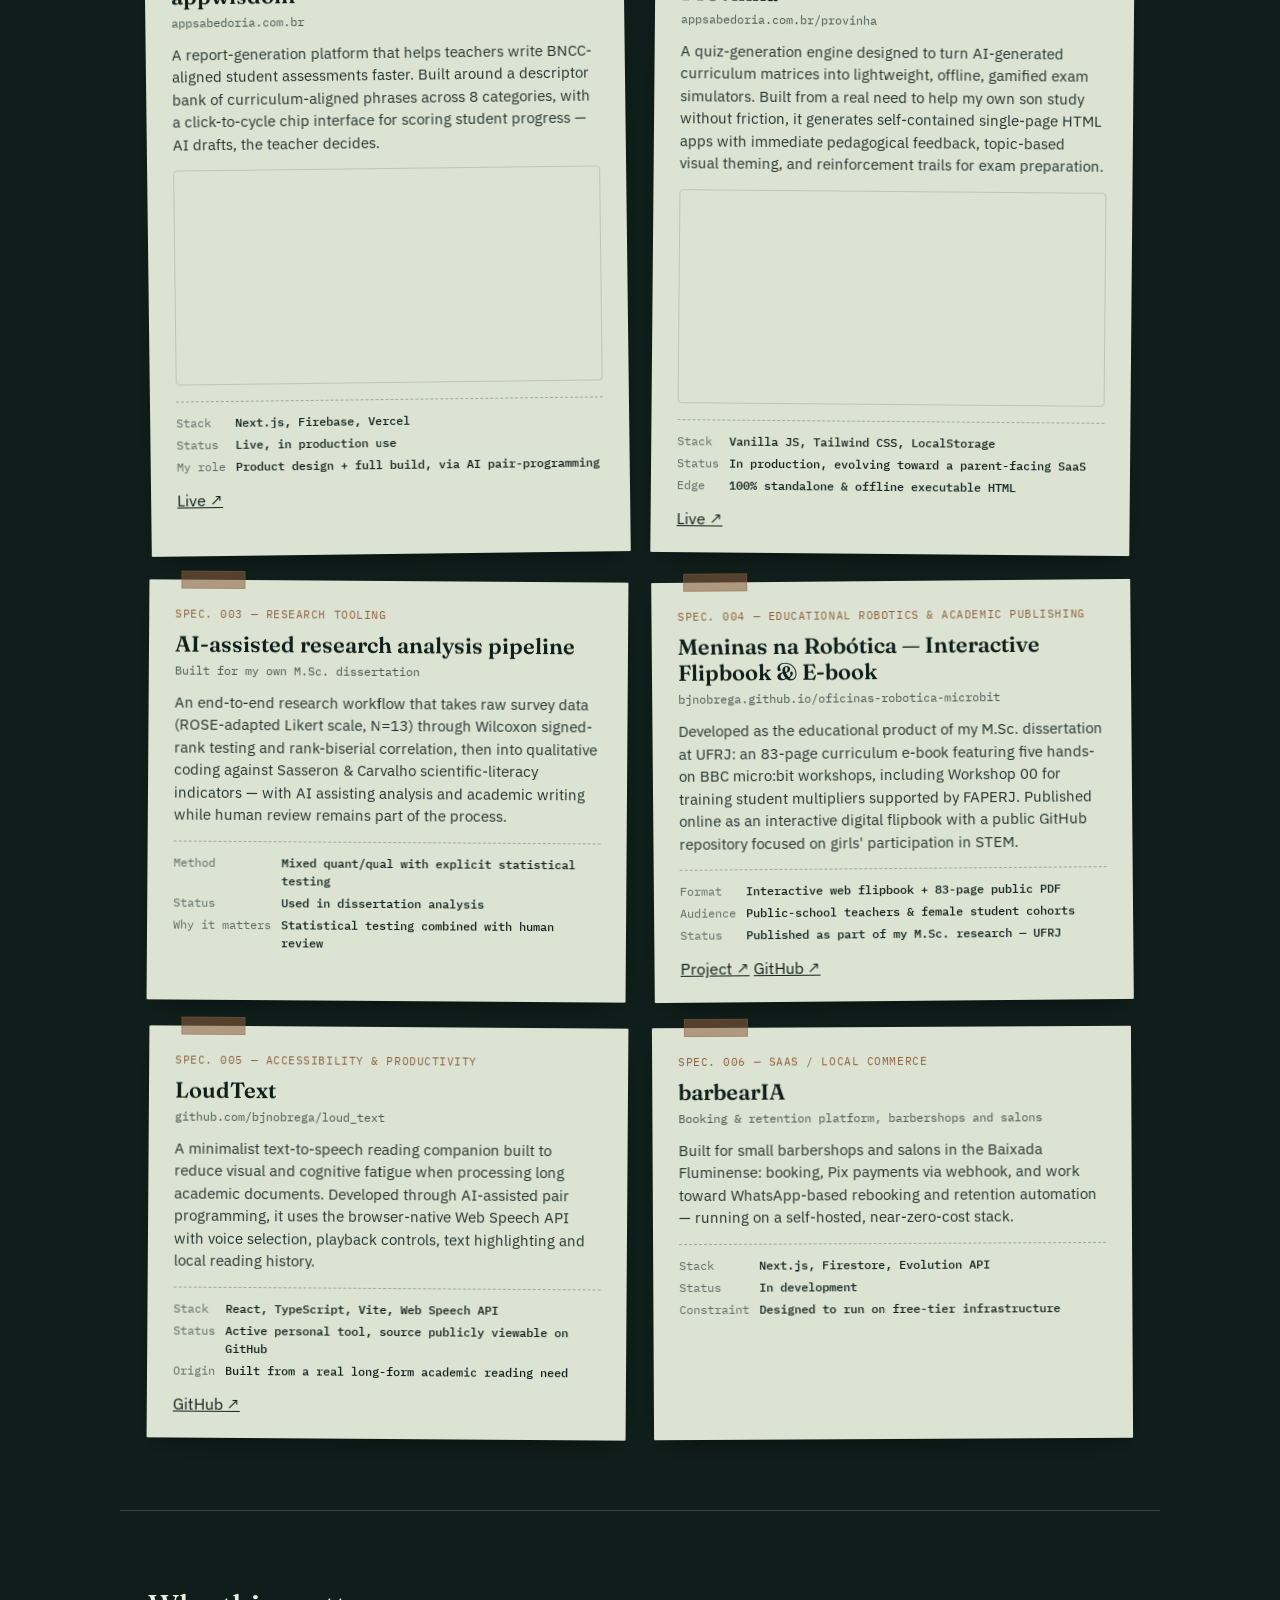
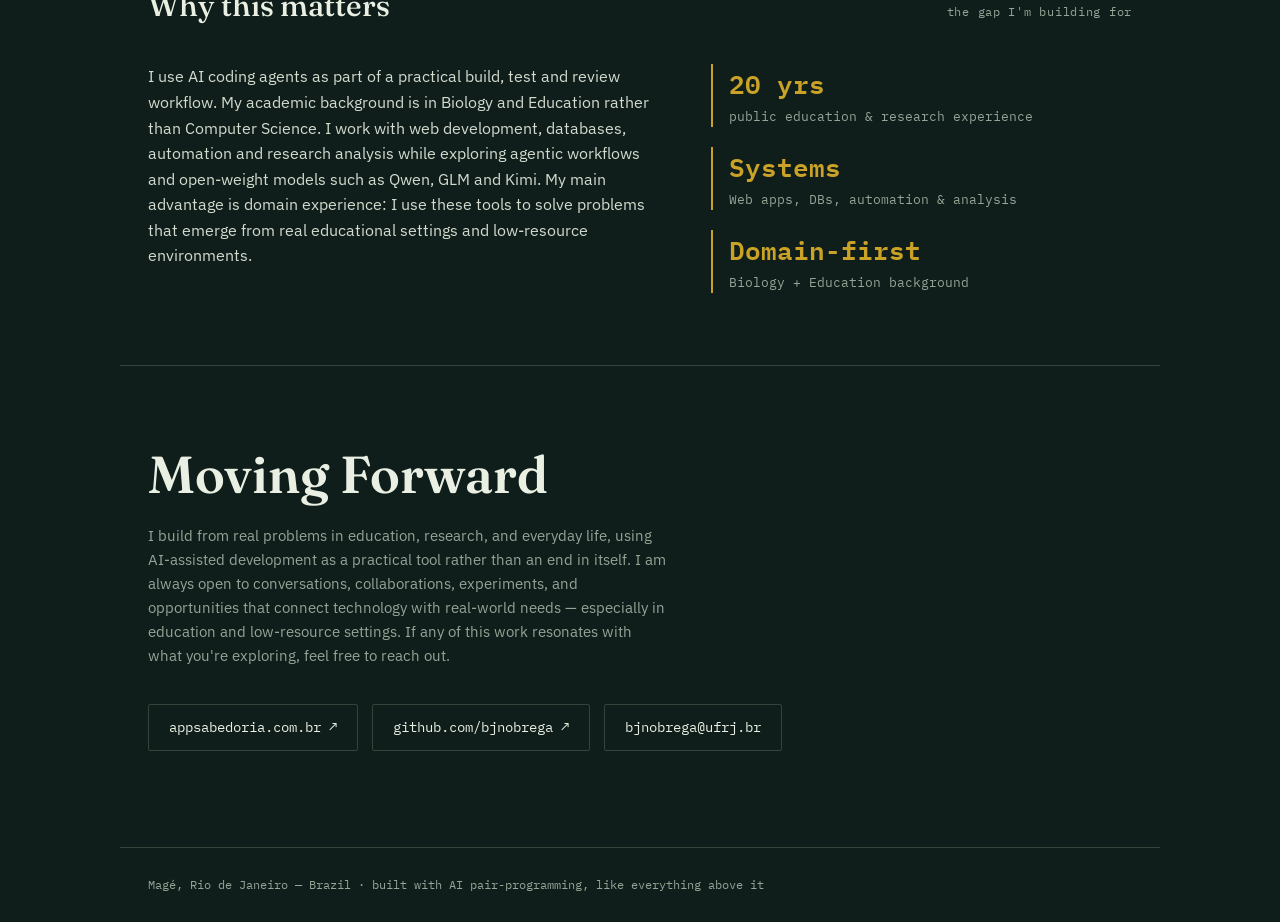
==== commit 370ad094: "content: move barbearIA to end of project collection" ====
--- a/index.html
+++ b/index.html
@@ -92,20 +92,7 @@
 
     <article class="specimen">
       <span class="tape"></span>
-      <span class="catalog">SPEC. 003 — SAAS / LOCAL COMMERCE</span>
-      <h3>barbearIA</h3>
-      <div class="role">Booking &amp; retention platform, barbershops and salons</div>
-      <p>Built for small barbershops and salons in the Baixada Fluminense: booking, Pix payments via webhook, and work toward WhatsApp-based rebooking and retention automation — running on a self-hosted, near-zero-cost stack.</p>
-      <dl class="taxonomy">
-        <dt>Stack</dt><dd>Next.js, Firestore, Evolution API</dd>
-        <dt>Status</dt><dd>In development</dd>
-        <dt>Constraint</dt><dd>Designed to run on free-tier infrastructure</dd>
-      </dl>
-    </article>
-
-    <article class="specimen">
-      <span class="tape"></span>
-      <span class="catalog">SPEC. 004 — RESEARCH TOOLING</span>
+      <span class="catalog">SPEC. 003 — RESEARCH TOOLING</span>
       <h3>AI-assisted research analysis pipeline</h3>
       <div class="role">Built for my own M.Sc. dissertation</div>
       <p>An end-to-end research workflow that takes raw survey data (ROSE-adapted Likert scale, N=13) through Wilcoxon signed-rank testing and rank-biserial correlation, then into qualitative coding against Sasseron &amp; Carvalho scientific-literacy indicators — with AI assisting analysis and academic writing while human review remains part of the process.</p>
@@ -118,7 +105,7 @@
 
     <article class="specimen">
       <span class="tape"></span>
-      <span class="catalog">SPEC. 005 — EDUCATIONAL ROBOTICS &amp; ACADEMIC PUBLISHING</span>
+      <span class="catalog">SPEC. 004 — EDUCATIONAL ROBOTICS &amp; ACADEMIC PUBLISHING</span>
       <h3>Meninas na Robótica — Interactive Flipbook &amp; E-book</h3>
       <div class="role">bjnobrega.github.io/oficinas-robotica-microbit</div>
       <p>Developed as the educational product of my M.Sc. dissertation at UFRJ: an 83-page curriculum e-book featuring five hands-on BBC micro:bit workshops, including Workshop 00 for training student multipliers supported by FAPERJ. Published online as an interactive digital flipbook with a public GitHub repository focused on girls' participation in STEM.</p>
@@ -135,7 +122,7 @@
 
     <article class="specimen">
       <span class="tape"></span>
-      <span class="catalog">SPEC. 006 — ACCESSIBILITY &amp; PRODUCTIVITY</span>
+      <span class="catalog">SPEC. 005 — ACCESSIBILITY &amp; PRODUCTIVITY</span>
       <h3>LoudText</h3>
       <div class="role">github.com/bjnobrega/loud_text</div>
       <p>A minimalist text-to-speech reading companion built to reduce visual and cognitive fatigue when processing long academic documents. Developed through AI-assisted pair programming, it uses the browser-native Web Speech API with voice selection, playback controls, text highlighting and local reading history.</p>
@@ -145,6 +132,19 @@
         <dt>Origin</dt><dd>Built from a real long-form academic reading need</dd>
       </dl>
       <div class="project-actions"><a href="https://github.com/bjnobrega/loud_text" target="_blank" rel="noopener">GitHub ↗</a></div>
+    </article>
+
+    <article class="specimen">
+      <span class="tape"></span>
+      <span class="catalog">SPEC. 006 — SAAS / LOCAL COMMERCE</span>
+      <h3>barbearIA</h3>
+      <div class="role">Booking &amp; retention platform, barbershops and salons</div>
+      <p>Built for small barbershops and salons in the Baixada Fluminense: booking, Pix payments via webhook, and work toward WhatsApp-based rebooking and retention automation — running on a self-hosted, near-zero-cost stack.</p>
+      <dl class="taxonomy">
+        <dt>Stack</dt><dd>Next.js, Firestore, Evolution API</dd>
+        <dt>Status</dt><dd>In development</dd>
+        <dt>Constraint</dt><dd>Designed to run on free-tier infrastructure</dd>
+      </dl>
     </article>
   </div>
 </section>
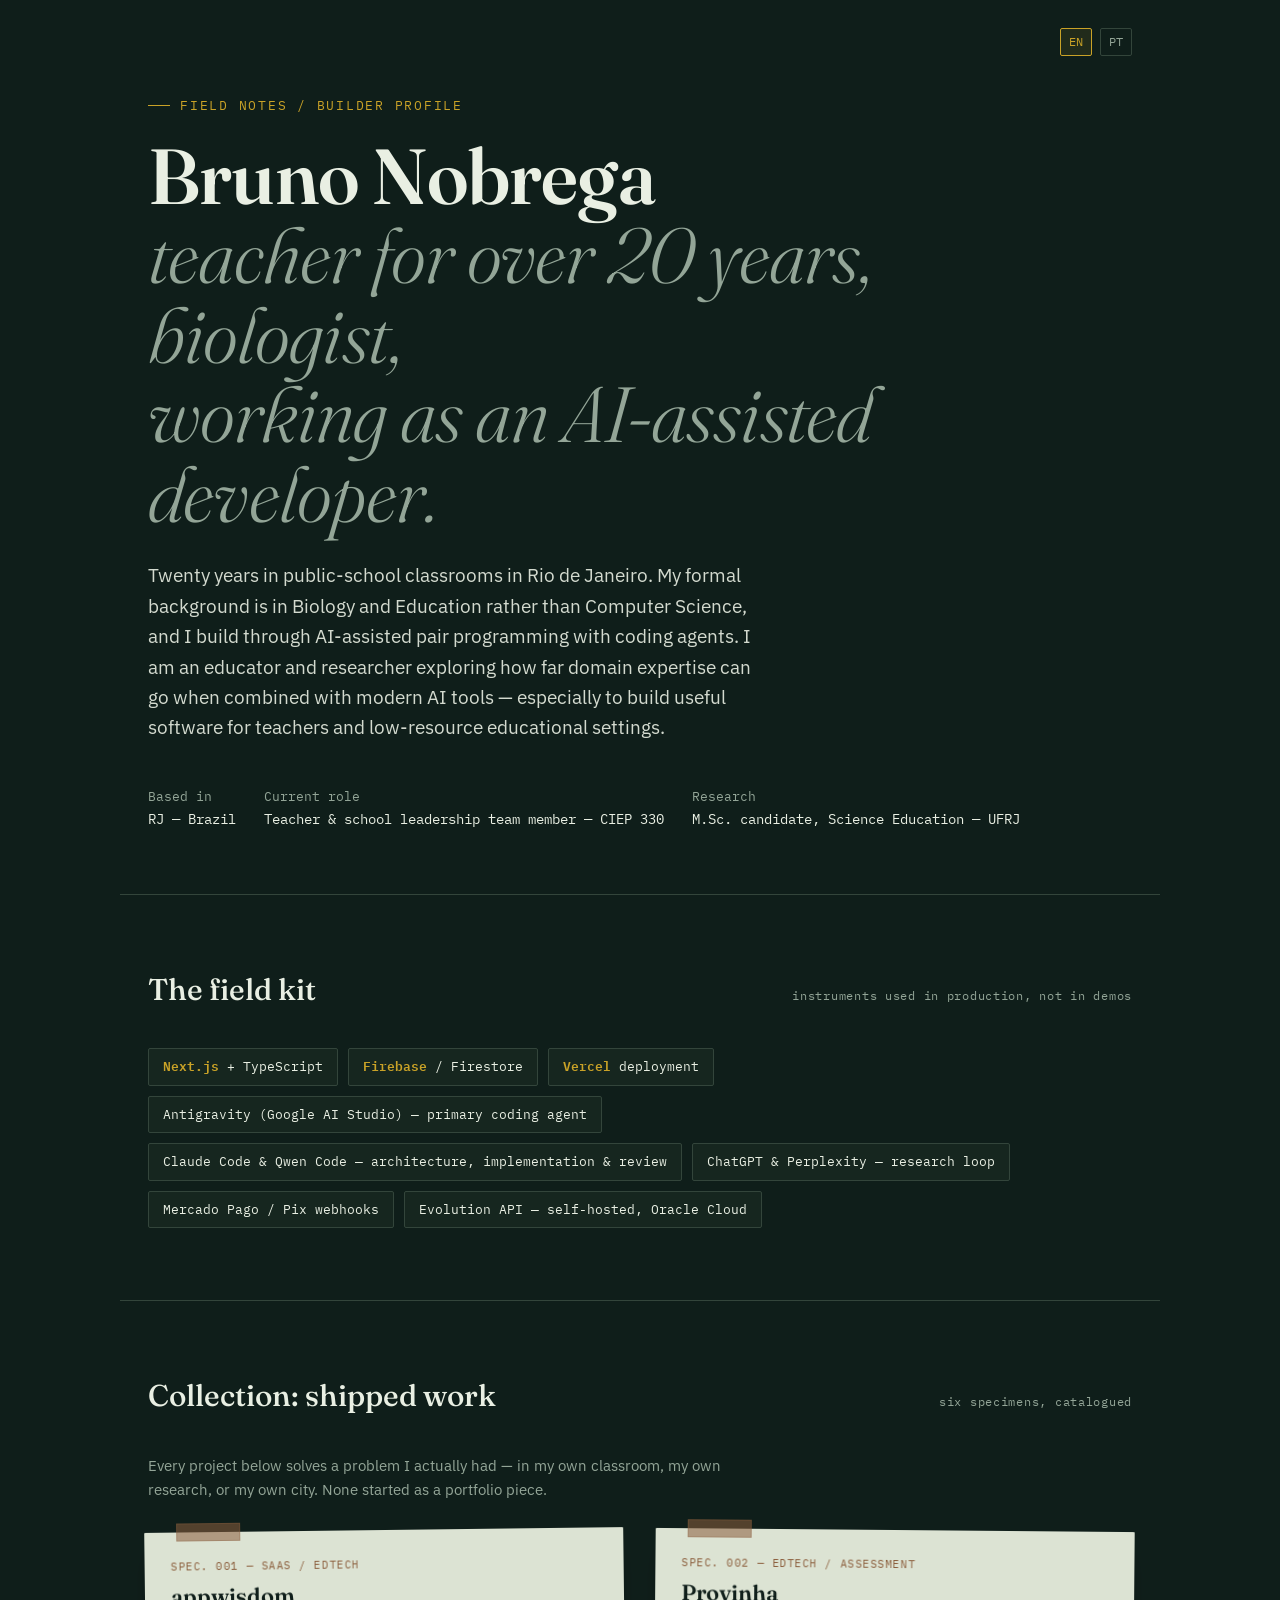
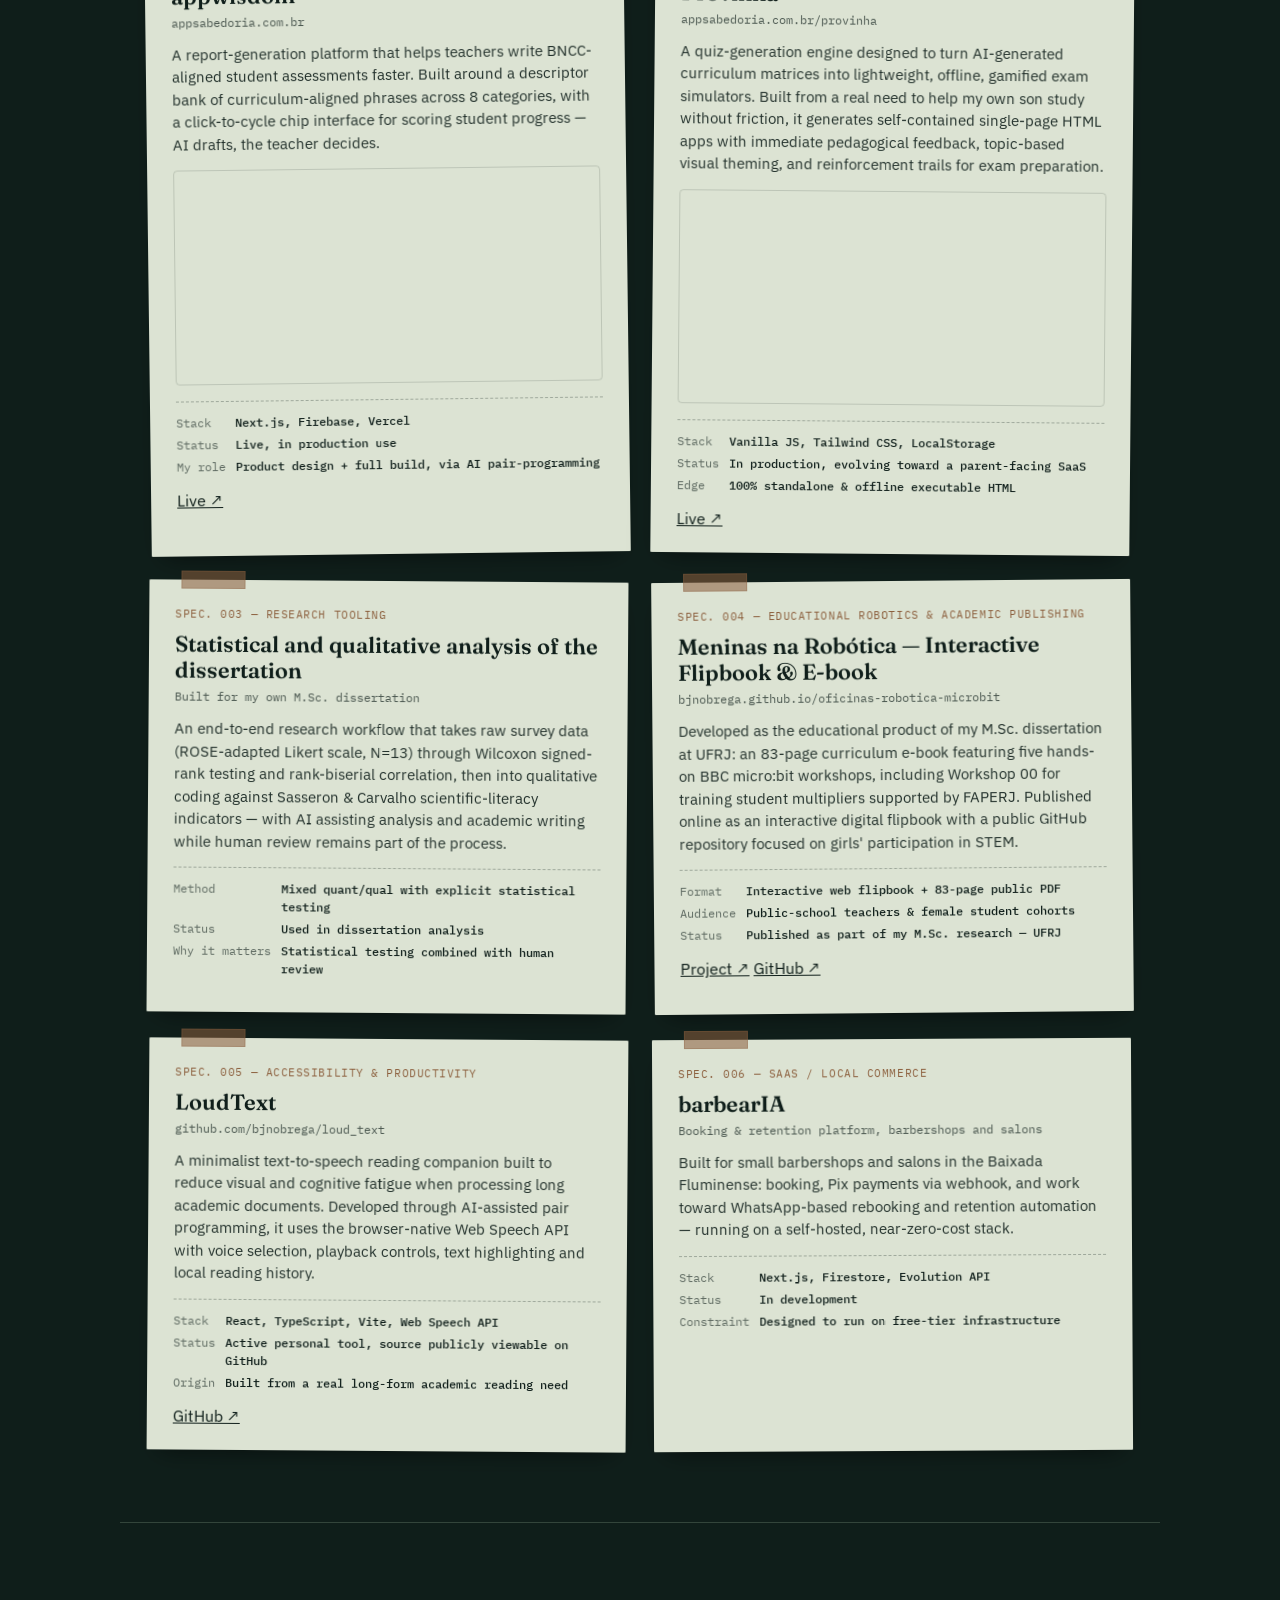
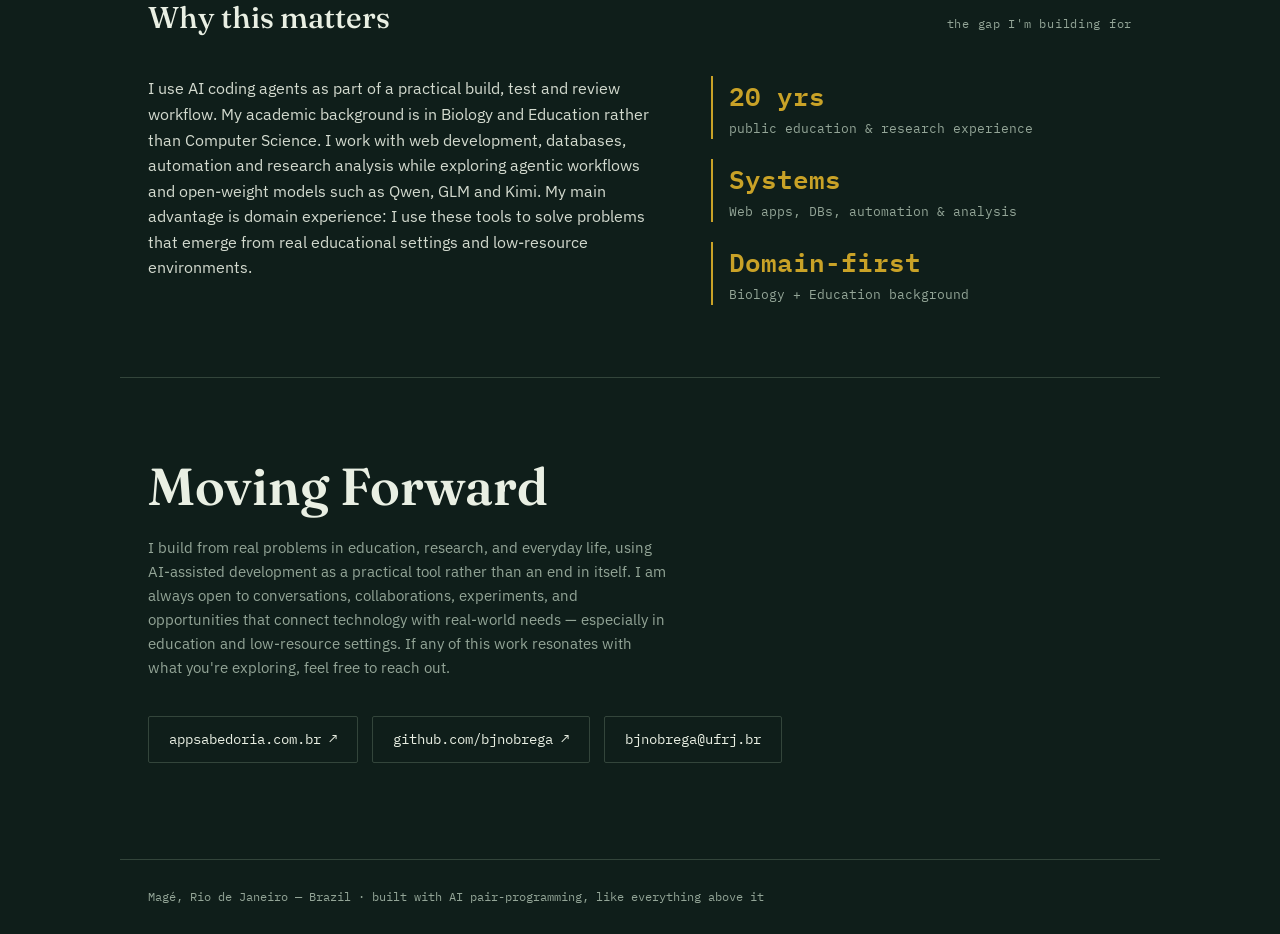
==== commit 4eb5b375: "Clarify dissertation analysis project title" ====
--- a/index.html
+++ b/index.html
@@ -93,7 +93,7 @@
     <article class="specimen">
       <span class="tape"></span>
       <span class="catalog">SPEC. 003 — RESEARCH TOOLING</span>
-      <h3>AI-assisted research analysis pipeline</h3>
+      <h3>Statistical and qualitative analysis of the dissertation</h3>
       <div class="role">Built for my own M.Sc. dissertation</div>
       <p>An end-to-end research workflow that takes raw survey data (ROSE-adapted Likert scale, N=13) through Wilcoxon signed-rank testing and rank-biserial correlation, then into qualitative coding against Sasseron &amp; Carvalho scientific-literacy indicators — with AI assisting analysis and academic writing while human review remains part of the process.</p>
       <dl class="taxonomy">
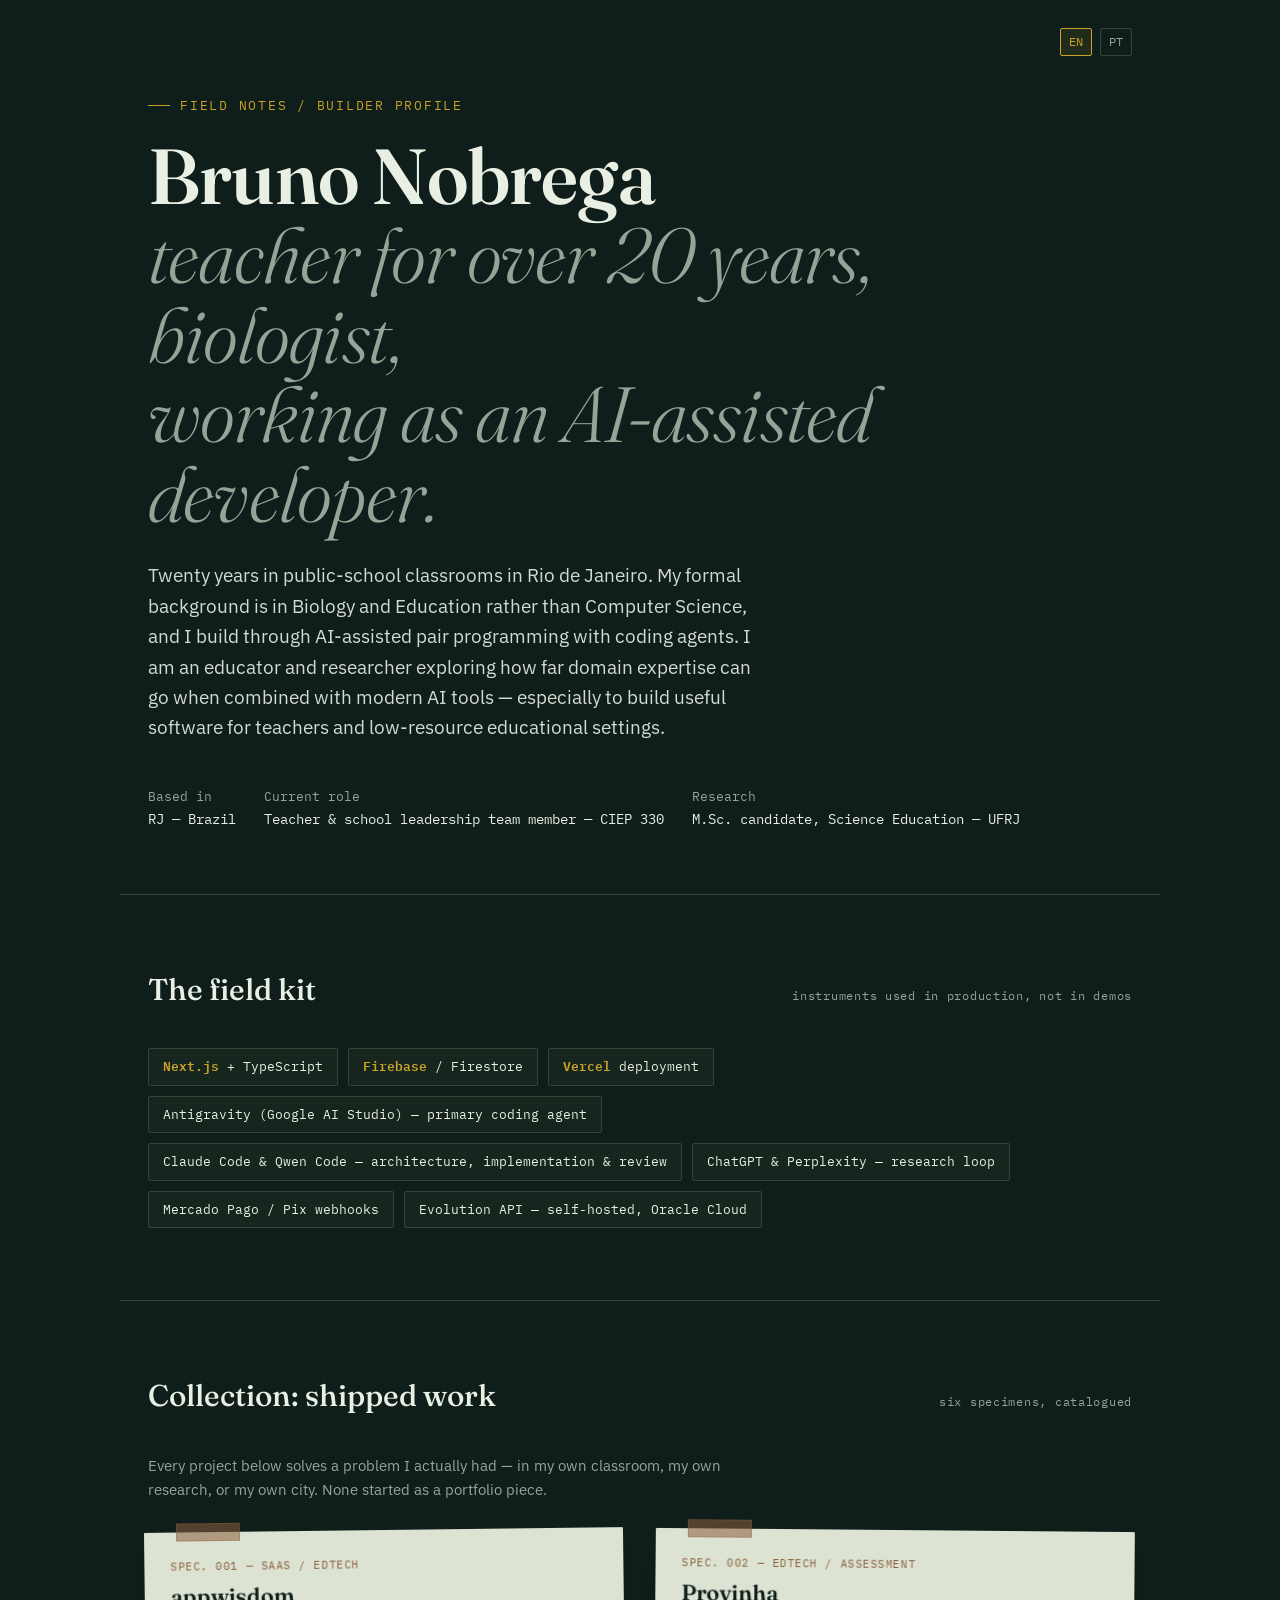
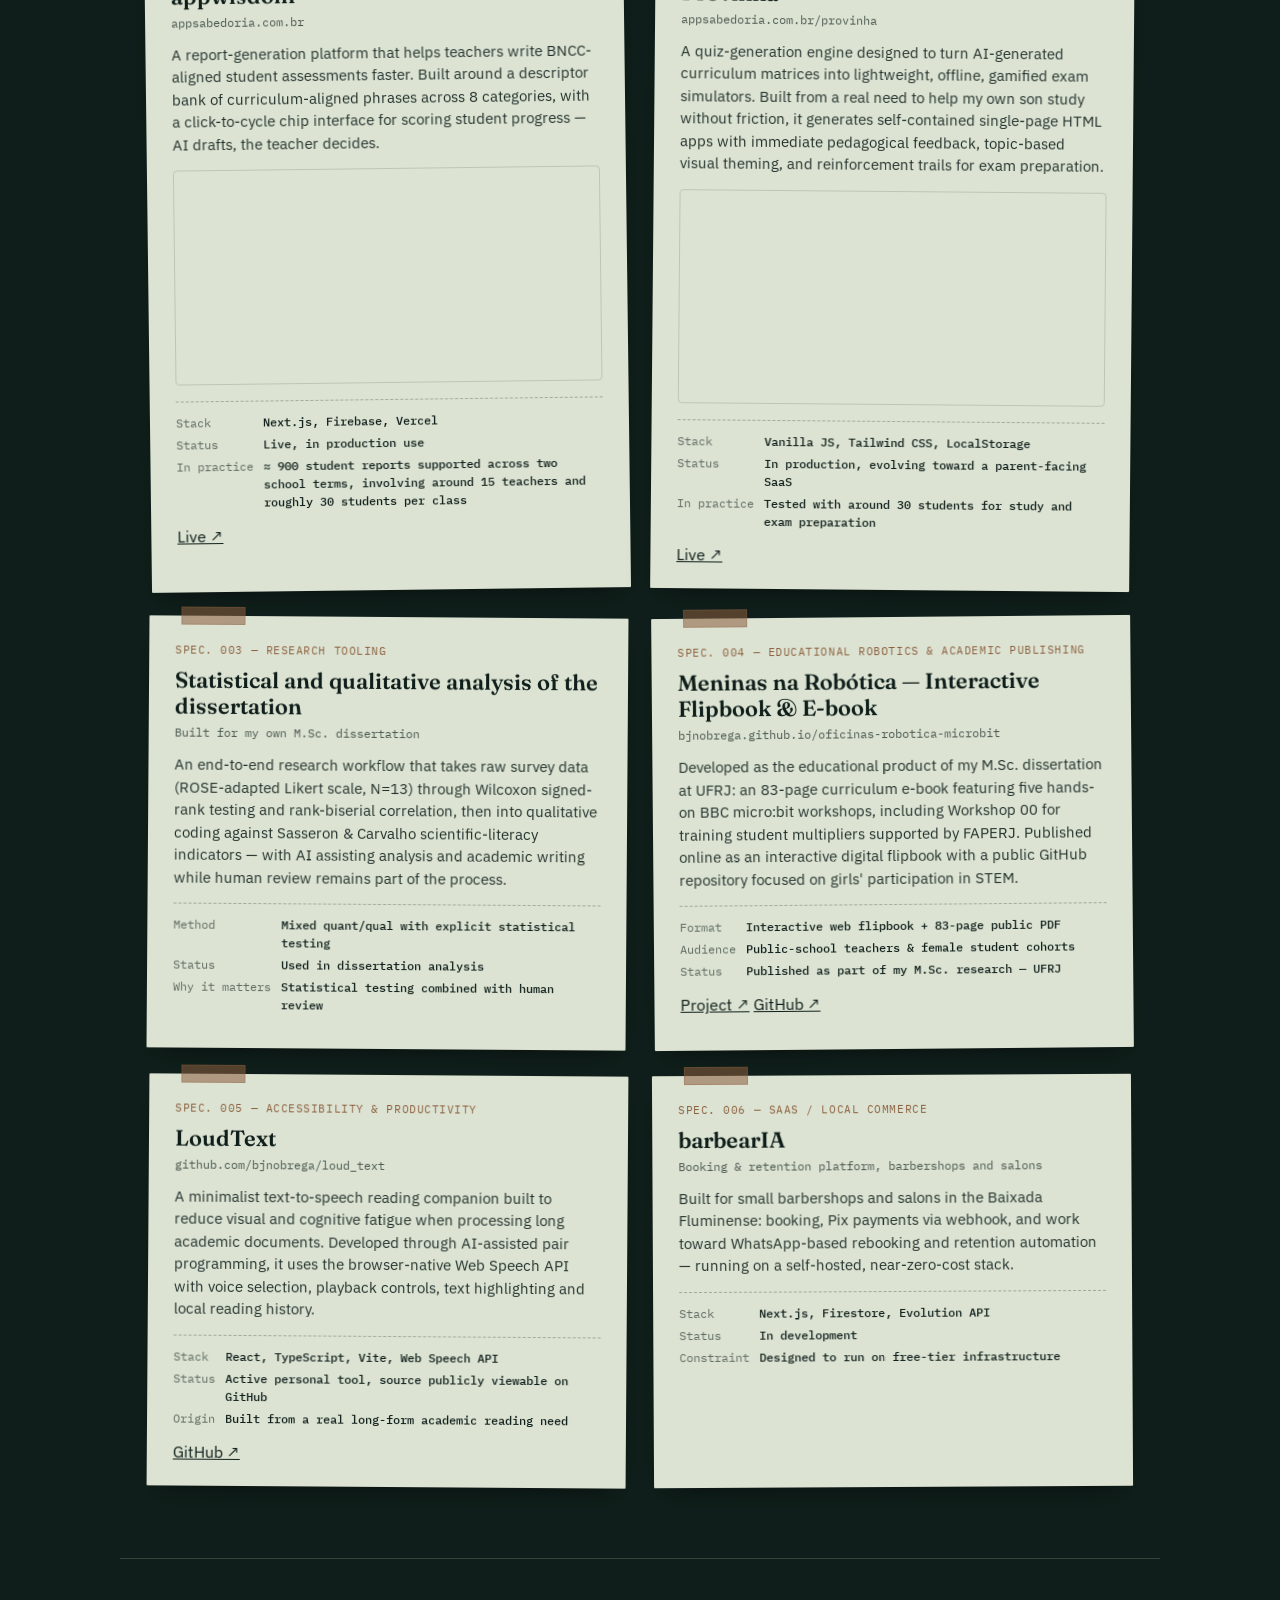
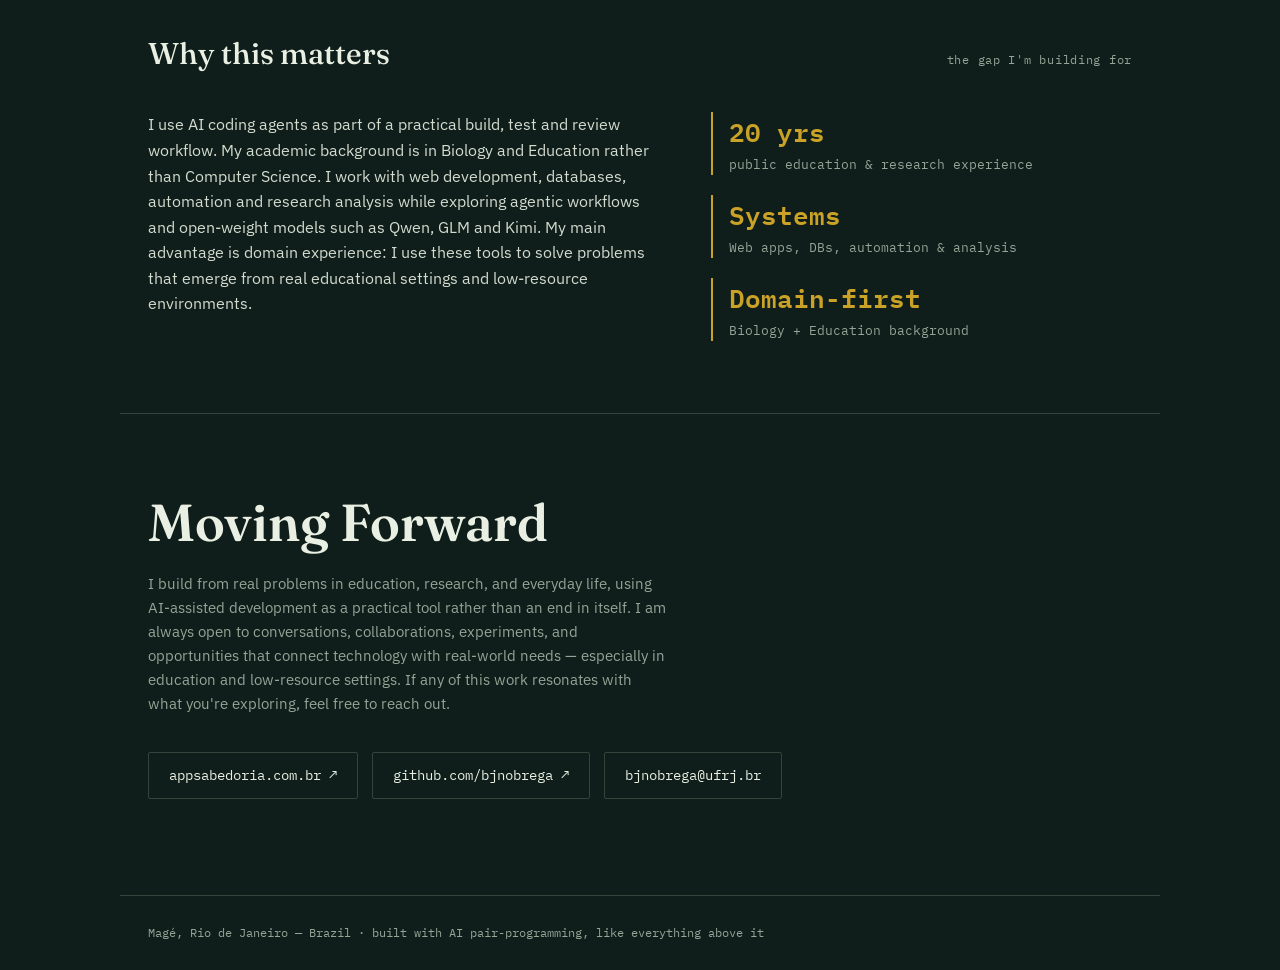
==== commit 10b8c740: "Add field-use evidence for appwisdom and Provinha" ====
--- a/index.html
+++ b/index.html
@@ -70,7 +70,7 @@
       <dl class="taxonomy">
         <dt>Stack</dt><dd>Next.js, Firebase, Vercel</dd>
         <dt>Status</dt><dd>Live, in production use</dd>
-        <dt>My role</dt><dd>Product design + full build, via AI pair-programming</dd>
+        <dt>In practice</dt><dd>≈ 900 student reports supported across two school terms, involving around 15 teachers and roughly 30 students per class</dd>
       </dl>
       <div class="project-actions"><a href="https://appsabedoria.com.br" target="_blank" rel="noopener">Live ↗</a></div>
     </article>
@@ -85,7 +85,7 @@
       <dl class="taxonomy">
         <dt>Stack</dt><dd>Vanilla JS, Tailwind CSS, LocalStorage</dd>
         <dt>Status</dt><dd>In production, evolving toward a parent-facing SaaS</dd>
-        <dt>Edge</dt><dd>100% standalone &amp; offline executable HTML</dd>
+        <dt>In practice</dt><dd>Tested with around 30 students for study and exam preparation</dd>
       </dl>
       <div class="project-actions"><a href="https://appsabedoria.com.br/provinha" target="_blank" rel="noopener">Live ↗</a></div>
     </article>
